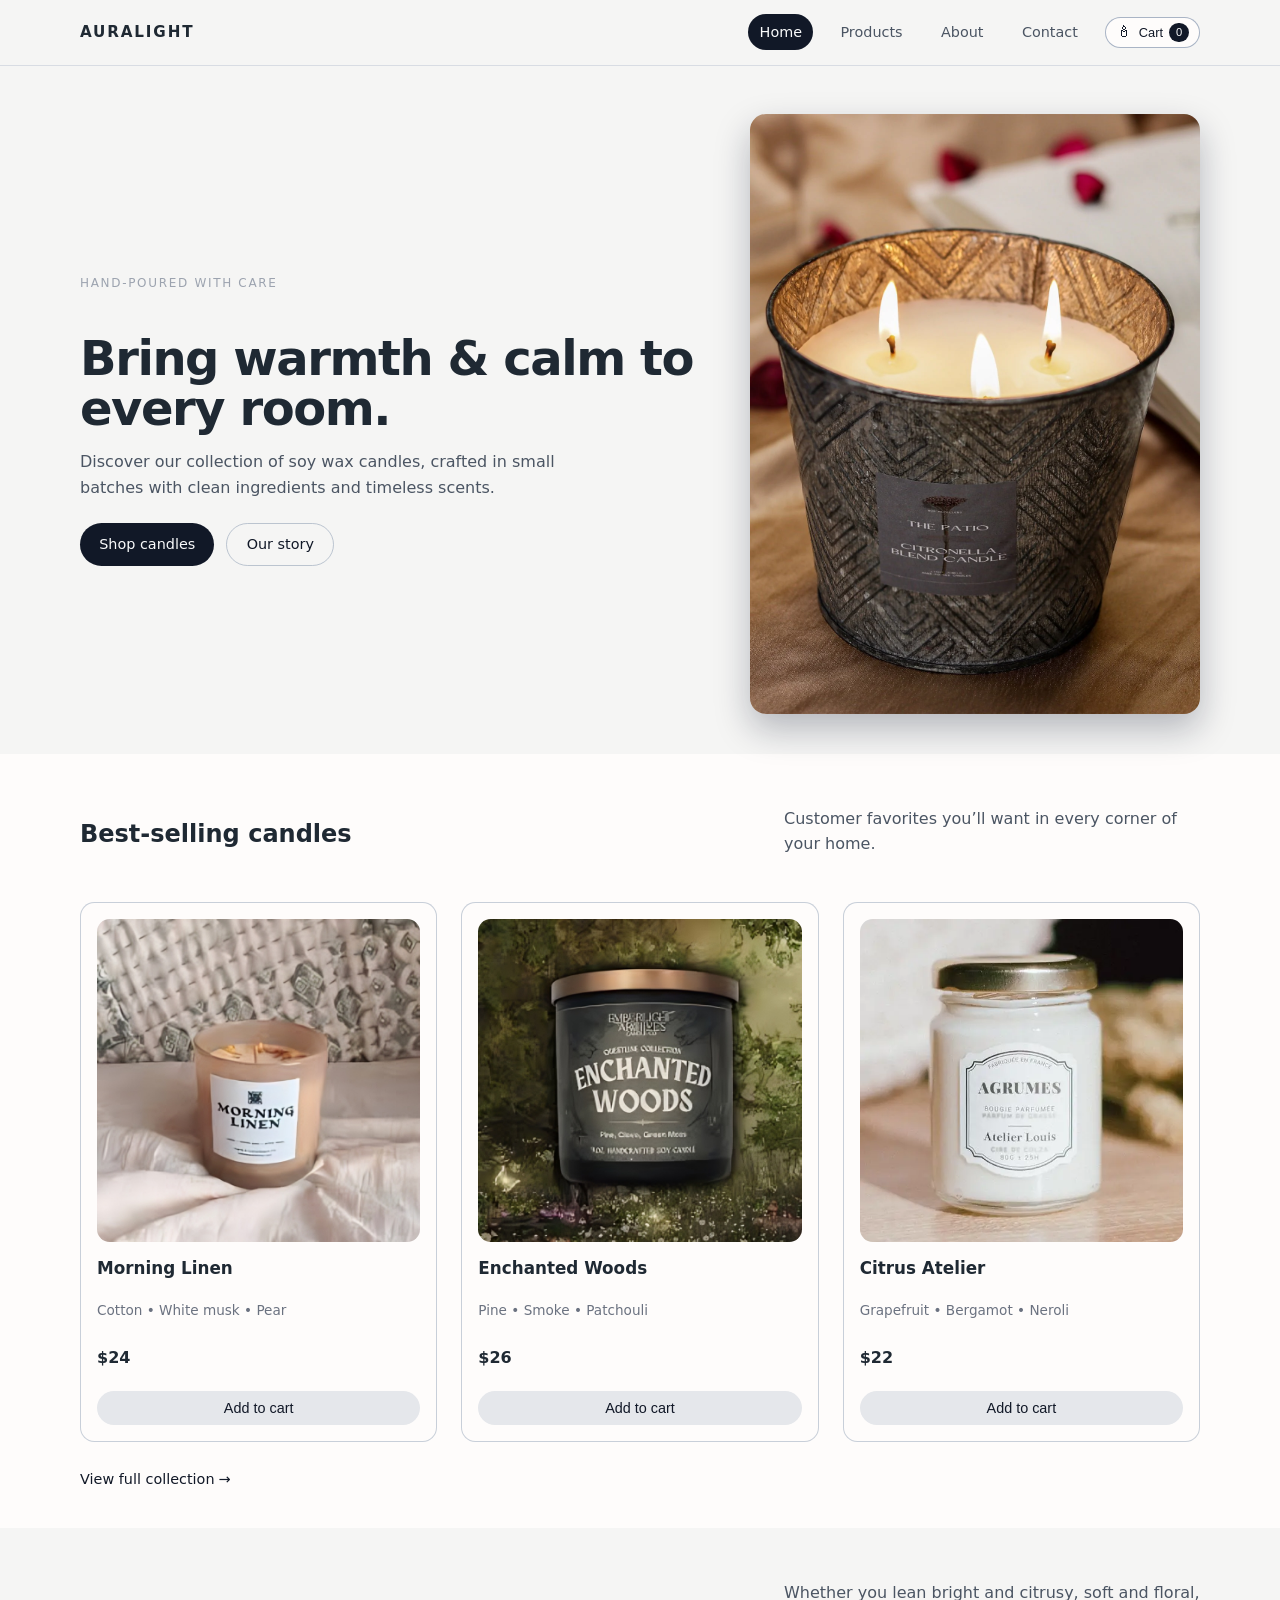
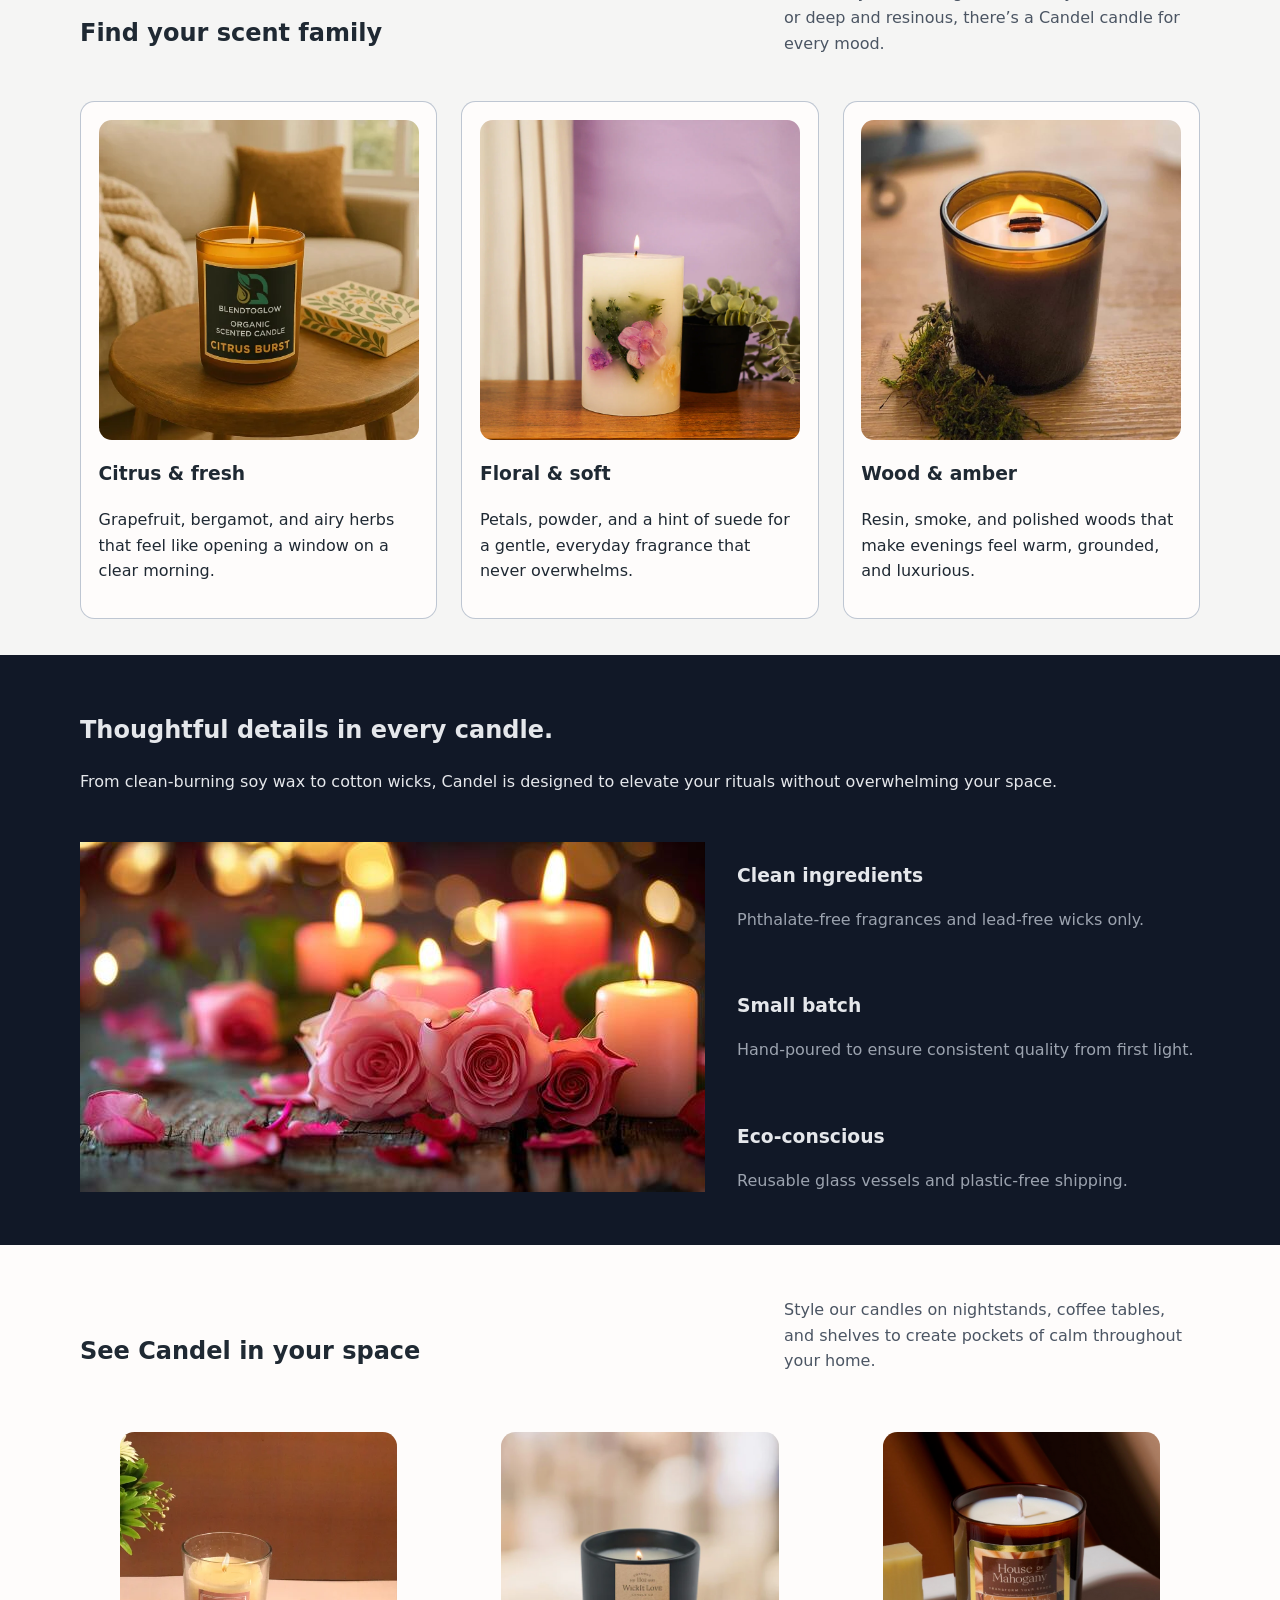
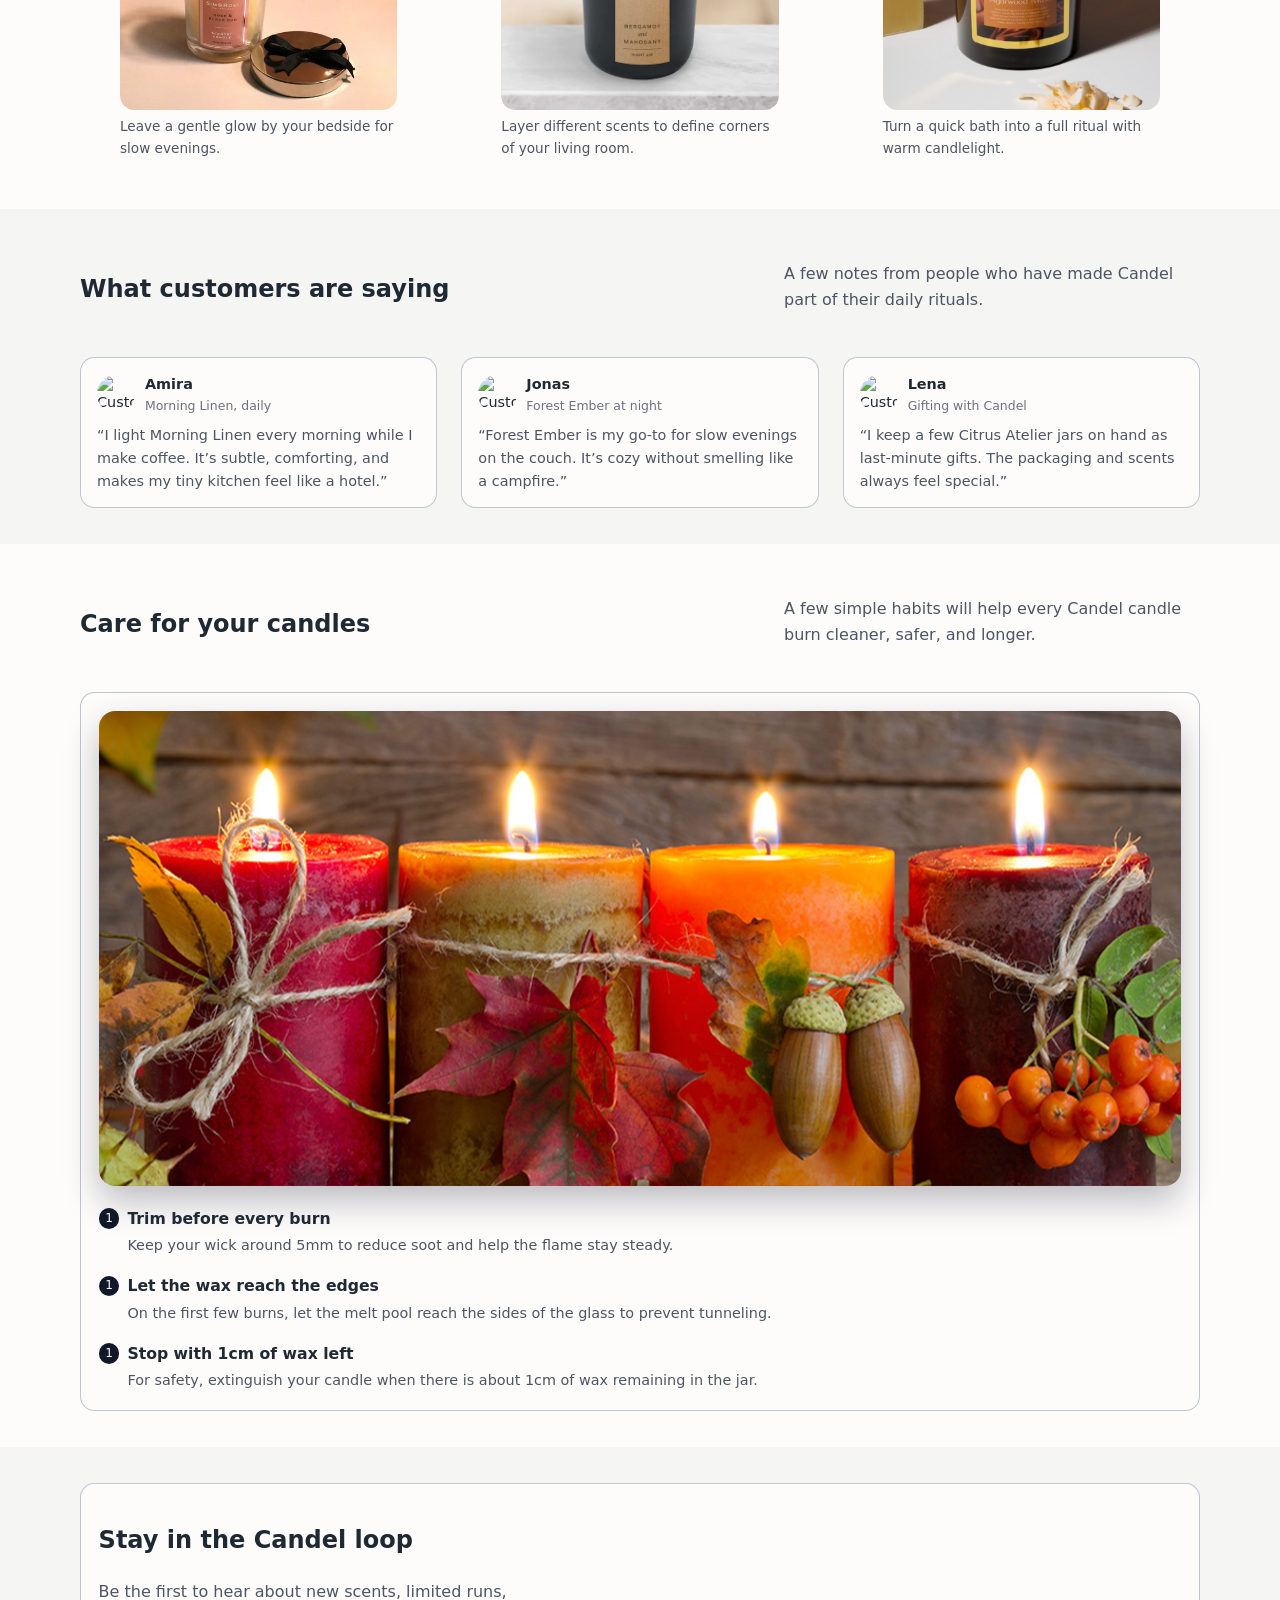
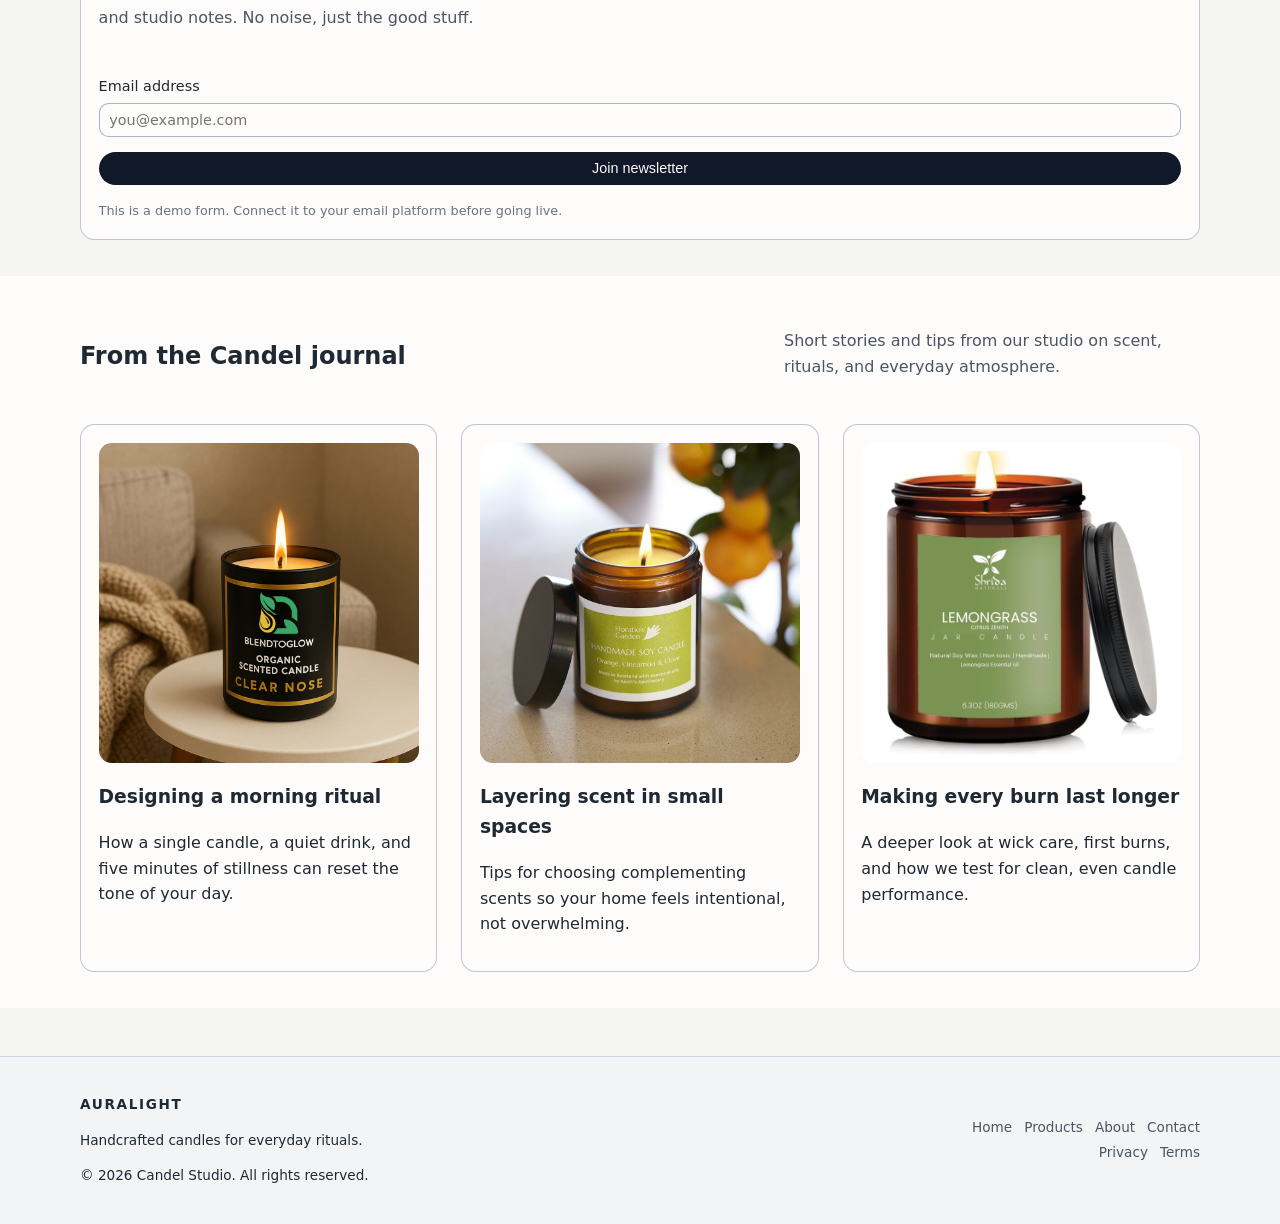
==== index.html @ 74d07611 "Add files via upload" ====
<!doctype html>
<html lang="en">
  <head>
    <meta charset="utf-8" />
    <title>Candel – Handcrafted Scented Candles</title>
    <link rel="icon" type="image/png" href="assets/img/nav.png">
    <meta name="viewport" content="width=device-width, initial-scale=1" />
    <meta
      name="description"
      content="Candel – handcrafted scented candles for a cozy, elegant home."
    />
    <link rel="stylesheet" href="assets/css/style.css" />
  </head>
  <body>
    <header class="site-header">
      <div class="container header-inner">
        <a href="index.html" class="logo">Auralight </a>
        <nav class="main-nav" aria-label="Primary navigation">
          <a href="index.html" class="nav-link nav-link-active">Home</a>
          <a href="products.html" class="nav-link">Products</a>
          <a href="about.html" class="nav-link">About</a>
          <a href="contact.html" class="nav-link">Contact</a>
          <button class="cart-button" type="button" data-cart-toggle>
            <span class="cart-icon">🕯</span>
            <span class="cart-label">Cart</span>
            <span class="cart-count" data-cart-count>0</span>
          </button>
        </nav>
      </div>
    </header>

    <main>
      <section class="hero">
        <div class="container hero-inner">
          <div class="hero-text">
            <p class="eyebrow">Hand‑poured with care</p>
            <h1>Bring warmth & calm to every room.</h1>
            <p class="hero-subtitle">
              Discover our collection of soy wax candles, crafted in small
              batches with clean ingredients and timeless scents.
            </p>
            <div class="hero-actions">
              <a href="products.html" class="btn btn-primary">Shop candles</a>
              <a href="about.html" class="btn btn-ghost">Our story</a>
            </div>
          </div>
          <div class="hero-visual">
            <div class="hero-visual-stack">
              <img
                src="assets/img/hero.png"
                alt="Assorted Candel glass jars styled on a wooden table"
                class="hero-photo"
                loading="lazy"
              />
            </div>
          </div>
        </div>
      </section>

      <section class="section section-light">
        <div class="container">
          <header class="section-header">
            <h2>Best‑selling candles</h2>
            <p>Customer favorites you’ll want in every corner of your home.</p>
          </header>
          <div class="grid grid-3" data-product-grid>
            <article class="product-card" data-product-id="1">
              <img
                src="assets/img/Morning-Linen.png"
                alt="A soft white candle labeled Morning Linen next to folded linen"
                class="product-image"
                loading="lazy"
              />
              <h3>Morning Linen</h3>
              <p class="product-note">Cotton • White musk • Pear</p>
              <p class="product-price">$24</p>
              <button class="btn btn-secondary" type="button" data-add-to-cart>
                Add to cart
              </button>
            </article>
            <article class="product-card" data-product-id="2">
              <img
                src="assets/img/Forest_Ember.png"
                alt="A candle surrounded by pine branches and glowing embers"
                class="product-image"
                loading="lazy"
              />
              <h3>Enchanted Woods</h3>
              <p class="product-note">Pine • Smoke • Patchouli</p>
              <p class="product-price">$26</p>
              <button class="btn btn-secondary" type="button" data-add-to-cart>
                Add to cart
              </button>
            </article>
            <article class="product-card" data-product-id="3">
              <img
                src="assets/img/Citrus Atelier.png"
                alt="A bright citrus candle with sliced grapefruit and bergamot"
                class="product-image"
                loading="lazy"
              />
              <h3>Citrus Atelier</h3>
              <p class="product-note">Grapefruit • Bergamot • Neroli</p>
              <p class="product-price">$22</p>
              <button class="btn btn-secondary" type="button" data-add-to-cart>
                Add to cart
              </button>
            </article>
          </div>
          <div class="section-cta">
            <a href="products.html" class="link-arrow">View full collection</a>
          </div>
        </div>
      </section>

      <section class="section">
        <div class="container">
          <header class="section-header">
            <h2>Find your scent family</h2>
            <p>
              Whether you lean bright and citrusy, soft and floral, or deep and
              resinous, there’s a Candel candle for every mood.
            </p>
          </header>
          <div class="grid grid-3">
            <article class="card">
              <img
                src="assets/img/Citrus_fresh.png"
                alt="Citrus fruits with a candle in the center"
                class="product-image"
                loading="lazy"
              />
              <h3>Citrus & fresh</h3>
              <p>
                Grapefruit, bergamot, and airy herbs that feel like opening a
                window on a clear morning.
              </p>
            </article>
            <article class="card">
              <img
                src="assets/img/Floral_soft.png"
                alt="Soft florals arranged around a candle"
                class="product-image"
                loading="lazy"
              />
              <h3>Floral & soft</h3>
              <p>
                Petals, powder, and a hint of suede for a gentle, everyday
                fragrance that never overwhelms.
              </p>
            </article>
            <article class="card">
              <img
                src="assets/img/Wood_amber.png"
                alt="Amber glass and wood blocks styled with a candle"
                class="product-image"
                loading="lazy"
              />
              <h3>Wood & amber</h3>
              <p>
                Resin, smoke, and polished woods that make evenings feel warm,
                grounded, and luxurious.
              </p>
            </article>
          </div>
        </div>
      </section>

      <section class="section section-dark">
        <div class="container benefits">
          <div>
            <h2>Thoughtful details in every candle.</h2>
            <p>
              From clean‑burning soy wax to cotton wicks, Candel is designed to
              elevate your rituals without overwhelming your space.
            </p>
          </div>
          <div class="">
            <img src="assets/img/Thoughtful.png">
          </div>
          <div class="grid grid-3 benefits-grid">
            <div class="benefit">
              <h3>Clean ingredients</h3>
              <p>Phthalate‑free fragrances and lead‑free wicks only.</p>
            </div>
            <div class="benefit">
              <h3>Small batch</h3>
              <p>Hand‑poured to ensure consistent quality from first light.</p>
            </div>
            <div class="benefit">
              <h3>Eco‑conscious</h3>
              <p>Reusable glass vessels and plastic‑free shipping.</p>
            </div>
          </div>
        </div>
      </section>

      <section class="section section-light">
        <div class="container">
          <header class="section-header">
            <h2>See Candel in your space</h2>
            <p>
              Style our candles on nightstands, coffee tables, and shelves to
              create pockets of calm throughout your home.
            </p>
          </header>
          <div class="grid grid-3 gallery-grid">
            <figure class="gallery-card">
              <img
                src="assets/img/spae1.png"
                alt="Candle glowing softly on a bedside table next to a book"
                loading="lazy"
              />
              <figcaption>Leave a gentle glow by your bedside for slow evenings.</figcaption>
            </figure>
            <figure class="gallery-card">
              <img
                src="assets/img/spae2.png"
                alt="Trio of candles styled on a living room coffee table"
                loading="lazy"
              />
              <figcaption>Layer different scents to define corners of your living room.</figcaption>
            </figure>
            <figure class="gallery-card">
              <img
                src="assets/img/spae3.png"
                alt="Candle near a bathtub with bubbles and eucalyptus"
                loading="lazy"
              />
              <figcaption>Turn a quick bath into a full ritual with warm candlelight.</figcaption>
            </figure>
          </div>
        </div>
      </section>

      <section class="section">
        <div class="container">
          <header class="section-header">
            <h2>What customers are saying</h2>
            <p>
              A few notes from people who have made Candel part of their daily
              rituals.
            </p>
          </header>
          <div class="grid grid-3">
            <article class="testimonial-card">
              <div class="testimonial-header">
                <img
                  src="https://picsum.photos/seed/candel-avatar-a/128/128"
                  alt="Customer avatar"
                  class="testimonial-avatar"
                  loading="lazy"
                />
                <div>
                  <p class="testimonial-name">Amira</p>
                  <p class="testimonial-tagline">Morning Linen, daily</p>
                </div>
              </div>
              <p class="testimonial-quote">
                “I light Morning Linen every morning while I make coffee. It’s
                subtle, comforting, and makes my tiny kitchen feel like a hotel.”
              </p>
            </article>
            <article class="testimonial-card">
              <div class="testimonial-header">
                <img
                  src="https://picsum.photos/seed/candel-avatar-j/128/128"
                  alt="Customer avatar"
                  class="testimonial-avatar"
                  loading="lazy"
                />
                <div>
                  <p class="testimonial-name">Jonas</p>
                  <p class="testimonial-tagline">Forest Ember at night</p>
                </div>
              </div>
              <p class="testimonial-quote">
                “Forest Ember is my go‑to for slow evenings on the couch. It’s
                cozy without smelling like a campfire.”
              </p>
            </article>
            <article class="testimonial-card">
              <div class="testimonial-header">
                <img
                  src="https://picsum.photos/seed/candel-avatar-l/128/128"
                  alt="Customer avatar"
                  class="testimonial-avatar"
                  loading="lazy"
                />
                <div>
                  <p class="testimonial-name">Lena</p>
                  <p class="testimonial-tagline">Gifting with Candel</p>
                </div>
              </div>
              <p class="testimonial-quote">
                “I keep a few Citrus Atelier jars on hand as last‑minute gifts.
                The packaging and scents always feel special.”
              </p>
            </article>
          </div>
        </div>
      </section>

      <section class="section section-light">
        <div class="container">
          <header class="section-header">
            <h2>Care for your candles</h2>
            <p>
              A few simple habits will help every Candel candle burn cleaner,
              safer, and longer.
            </p>
          </header>
          <div class="card">
            <img
              src="assets/img/candle-care_new.jpg"
              alt="Close‑up of a candle wick being trimmed before lighting"
              class="hero-photo"
              loading="lazy"
            />
            <ol class="steps">
              <li>
                <h3>Trim before every burn</h3>
                <p>
                  Keep your wick around 5mm to reduce soot and help the flame
                  stay steady.
                </p>
              </li>
              <li>
                <h3>Let the wax reach the edges</h3>
                <p>
                  On the first few burns, let the melt pool reach the sides of
                  the glass to prevent tunneling.
                </p>
              </li>
              <li>
                <h3>Stop with 1cm of wax left</h3>
                <p>
                  For safety, extinguish your candle when there is about 1cm of
                  wax remaining in the jar.
                </p>
              </li>
            </ol>
          </div>
        </div>
      </section>

      <section class="section">
        <div class="container">
          <div class="card">
            <div class="section-header">
              <div>
                <h2>Stay in the Candel loop</h2>
                <p>
                  Be the first to hear about new scents, limited runs, and
                  studio notes. No noise, just the good stuff.
                </p>
              </div>
            </div>
            <form class="contact-form" data-newsletter-form>
              <div class="field">
                <label for="newsletter-email">Email address</label>
                <input
                  id="newsletter-email"
                  name="email"
                  type="email"
                  placeholder="you@example.com"
                  required
                />
              </div>
              <button class="btn btn-primary" type="submit">Join newsletter</button>
              <p class="form-note">
                This is a demo form. Connect it to your email platform before
                going live.
              </p>
            </form>
          </div>
        </div>
      </section>

      <section class="section section-light">
        <div class="container">
          <header class="section-header">
            <h2>From the Candel journal</h2>
            <p>
              Short stories and tips from our studio on scent, rituals, and
              everyday atmosphere.
            </p>
          </header>
          <div class="grid grid-3">
            <article class="card">
              <img
                src="assets/img/Designing.png"
                alt="Sunlight pouring through a window onto a candle and notebook"
                class="product-image"
                loading="lazy"
              />
              <h3>Designing a morning ritual</h3>
              <p>
                How a single candle, a quiet drink, and five minutes of stillness
                can reset the tone of your day.
              </p>
            </article>
            <article class="card">
              <img
                src="assets/img/Designing1.png"
                alt="Multiple candles styled on shelves with books and ceramics"
                class="product-image"
                loading="lazy"
              />
              <h3>Layering scent in small spaces</h3>
              <p>
                Tips for choosing complementing scents so your home feels
                intentional, not overwhelming.
              </p>
            </article>
            <article class="card">
              <img
                src="assets/img/Designing2.png"
                alt="Close up of someone trimming a candle wick"
                class="product-image"
                loading="lazy"
              />
              <h3>Making every burn last longer</h3>
              <p>
                A deeper look at wick care, first burns, and how we test for
                clean, even candle performance.
              </p>
            </article>
          </div>
        </div>
      </section>
    </main>

    <aside class="cart-drawer" aria-label="Shopping cart" data-cart-drawer>
      <div class="cart-inner">
        <header class="cart-header">
          <h2>Your cart</h2>
          <button class="icon-button" type="button" data-cart-toggle>&times;</button>
        </header>
        <div class="cart-body" data-cart-body>
          <p class="cart-empty">Your cart is empty. Add a candle to begin.</p>
        </div>
        <footer class="cart-footer">
          <div class="cart-summary">
            <span>Total</span>
            <span class="cart-total" data-cart-total>$0</span>
          </div>
          <a href="cart.html" class="btn btn-primary btn-full">Review cart</a>
        </footer>
      </div>
    </aside>

    <footer class="site-footer">
      <div class="container footer-inner">
        <div>
          <p class="footer-logo">Auralight</p>
          <p class="footer-copy">Handcrafted candles for everyday rituals.</p>
          <p class="footer-copy">© 2026 Candel Studio. All rights reserved.</p>
        </div>
        <div class="footer-right">
          <div class="footer-links">
            <a href="index.html" class="footer-link">Home</a>
            <a href="products.html" class="footer-link">Products</a>
            <a href="about.html" class="footer-link">About</a>
            <a href="contact.html" class="footer-link">Contact</a>
          </div>
          <div class="footer-links">
            <a href="privacy.html" class="footer-link">Privacy</a>
            <a href="terms.html" class="footer-link">Terms</a>
          </div>
        </div>
      </div>
    </footer>

    <script src="assets/js/main.js"></script>
  </body>
</html>
---- assets/css/style.css ----
/* ======
   Base
   ====== */
*,
*::before,
*::after {
  box-sizing: border-box;
}

html,
body {
  margin: 0;
  padding: 0;
}

body {
  font-family: system-ui, -apple-system, BlinkMacSystemFont, "Segoe UI",
    sans-serif;
  color: #1f2933;
  background: #f5f5f4;
  line-height: 1.6;
}

a {
  color: inherit;
  text-decoration: none;
}

img {
  max-width: 100%;
  display: block;
}

/* ======
   Layout
   ====== */
.container {
  width: min(1120px, 100% - 3rem);
  margin-inline: auto;
}

.site-header {
  position: sticky;
  top: 0;
  z-index: 20;
  background: rgba(245, 245, 244, 0.96);
  backdrop-filter: blur(10px);
  border-bottom: 1px solid rgba(148, 163, 184, 0.3);
}

.header-inner {
  display: flex;
  align-items: center;
  justify-content: space-between;
  padding-block: 0.9rem;
  gap: 1.5rem;
}

.logo {
  font-weight: 600;
  letter-spacing: 0.12em;
  text-transform: uppercase;
  font-size: 0.95rem;
}

.main-nav {
  display: flex;
  align-items: center;
  gap: 1rem;
  font-size: 0.9rem;
}

.nav-link {
  padding: 0.4rem 0.7rem;
  border-radius: 999px;
  color: #4b5563;
}

.nav-link:hover {
  background: rgba(148, 163, 184, 0.2);
}

.nav-link-active {
  background: #111827;
  color: #f9fafb;
}

.site-footer {
  border-top: 1px solid rgba(148, 163, 184, 0.4);
  padding-block: 1.5rem;
  background: #f3f4f6;
  margin-top: 3rem;
  font-size: 0.85rem;
}

.footer-inner {
  display: flex;
  align-items: center;
  justify-content: space-between;
  gap: 1.5rem;
}

.footer-logo {
  font-weight: 600;
  letter-spacing: 0.12em;
  text-transform: uppercase;
  margin-bottom: 0.25rem;
}

.footer-links {
  display: flex;
  gap: 0.75rem;
}

.footer-right {
  display: flex;
  flex-direction: column;
  align-items: flex-end;
  gap: 0.25rem;
}

.footer-link {
  color: #4b5563;
}

.footer-link:hover {
  text-decoration: underline;
}

.hero {
  padding-block: 3rem 2.5rem;
}

.hero-inner {
  display: grid;
  grid-template-columns: minmax(0, 1.4fr) minmax(0, 1fr);
  gap: 2.5rem;
  align-items: center;
}

.hero-text h1 {
  font-size: clamp(2.1rem, 3vw + 1.4rem, 3rem);
  line-height: 1.05;
  letter-spacing: -0.03em;
  margin-bottom: 0.75rem;
}

.hero-subtitle {
  max-width: 32rem;
  color: #4b5563;
  margin-bottom: 1.4rem;
}

.hero-actions {
  display: flex;
  flex-wrap: wrap;
  gap: 0.75rem;
}

.hero-visual {
  display: flex;
  justify-content: flex-end;
}

.hero-visual-stack {
  display: grid;
  gap: 0.8rem;
}

.hero-photo {
  border-radius: 1rem;
  width: 100%;
  height: auto;
  object-fit: cover;
  box-shadow: 0 15px 35px rgba(15, 23, 42, 0.28);
}

.hero-card {
  background: radial-gradient(circle at top left, #fed7aa, #111827);
  color: #f9fafb;
  border-radius: 1.25rem;
  padding: 1.6rem 1.5rem 1.5rem;
  width: min(100%, 320px);
  box-shadow: 0 18px 45px rgba(15, 23, 42, 0.45);
}

.hero-card-label {
  text-transform: uppercase;
  font-size: 0.75rem;
  letter-spacing: 0.12em;
  opacity: 0.8;
}

.hero-card h2 {
  margin: 0.7rem 0 0.25rem;
  font-size: 1.25rem;
}

.hero-card-note {
  font-size: 0.9rem;
  opacity: 0.9;
}

.hero-card-meta {
  margin-top: 0.9rem;
  font-size: 0.8rem;
  opacity: 0.7;
}

.page-header {
  padding-block: 2.5rem 1.5rem;
}

.page-header h1 {
  font-size: 1.8rem;
  letter-spacing: -0.03em;
}

.page-subtitle {
  color: #4b5563;
  max-width: 32rem;
}

.section {
  padding-block: 2.25rem;
}

.section-light {
  background: #fefcfb;
}

.section-dark {
  background: #111827;
  color: #e5e7eb;
}

.section-header {
  display: flex;
  align-items: flex-end;
  justify-content: space-between;
  gap: 1.5rem;
  margin-bottom: 1.8rem;
}

.section-header p {
  color: #4b5563;
  max-width: 26rem;
}

.section-dark .section-header p {
  color: #9ca3af;
}

.section-cta {
  margin-top: 1.5rem;
}

.grid {
  display: grid;
  gap: 1.5rem;
}

.grid-3 {
  grid-template-columns: repeat(auto-fit, minmax(300px, 1fr));
}

.benefits {
  display: flex;
  flex-wrap: wrap;
  gap: 2rem;
  align-items: flex-start;
}

.benefits-grid {
  flex: 1;
}

.benefit h3 {
  margin-bottom: 0.25rem;
}

.benefit p {
  color: #9ca3af;
}

.about-layout {
  display: grid;
  grid-template-columns: minmax(0, 1.6fr) minmax(0, 1fr);
  gap: 2rem;
}

.about-text p {
  color: #4b5563;
}

.about-aside {
  display: grid;
  gap: 1rem;
}

.stat {
  padding: 0.9rem 1rem;
  border-radius: 0.9rem;
  background: #fefcfb;
  border: 1px solid rgba(148, 163, 184, 0.45);
}

.stat-number {
  font-weight: 600;
  font-size: 1.2rem;
}

.stat-label {
  font-size: 0.85rem;
  color: #6b7280;
}

.contact-layout {
  display: grid;
  grid-template-columns: minmax(0, 1.6fr) minmax(0, 1fr);
  gap: 2rem;
  align-items: flex-start;
}

.contact-aside {
  font-size: 0.95rem;
  color: #4b5563;
}

.cart-page-layout {
  display: grid;
  grid-template-columns: minmax(0, 1.7fr) minmax(0, 1.1fr);
  gap: 1.75rem;
  align-items: flex-start;
}

.cart-page-items {
  min-height: 140px;
}

.cart-page-summary h2 {
  margin-top: 0;
}

.summary-row {
  display: flex;
  justify-content: space-between;
  margin-block: 0.5rem 0.3rem;
}

.summary-note {
  font-size: 0.85rem;
  color: #6b7280;
}

/* ======
   Components
   ====== */
.eyebrow {
  text-transform: uppercase;
  letter-spacing: 0.14em;
  font-size: 0.75rem;
  color: #9ca3af;
  margin-bottom: 0.3rem;
}

.btn {
  border: none;
  border-radius: 999px;
  padding: 0.55rem 1.2rem;
  font-size: 0.9rem;
  cursor: pointer;
  display: inline-flex;
  align-items: center;
  justify-content: center;
  gap: 0.35rem;
  white-space: nowrap;
}

.btn-primary {
  background: #111827;
  color: #f9fafb;
}

.btn-primary:hover {
  background: #020617;
}

.btn-secondary {
  background: #e5e7eb;
  color: #111827;
}

.btn-secondary:hover {
  background: #d1d5db;
}

.btn-ghost {
  background: transparent;
  border: 1px solid rgba(148, 163, 184, 0.6);
  color: #111827;
}

.btn-ghost:hover {
  background: rgba(148, 163, 184, 0.12);
}

.btn-full {
  width: 100%;
}

.cart-button {
  border-radius: 999px;
  border: 1px solid rgba(148, 163, 184, 0.8);
  padding: 0.3rem 0.65rem;
  display: inline-flex;
  align-items: center;
  gap: 0.4rem;
  background: #fefcfb;
  color: #111827;
  cursor: pointer;
  font-size: 0.8rem;
}

.cart-button:hover {
  background: #e5e7eb;
}

.cart-icon {
  font-size: 1rem;
}

.cart-count {
  min-width: 1.2rem;
  height: 1.2rem;
  border-radius: 999px;
  background: #111827;
  color: #f9fafb;
  display: inline-flex;
  align-items: center;
  justify-content: center;
  font-size: 0.7rem;
}

.product-card {
  padding: 1rem 1rem 1rem;
  border-radius: 0.9rem;
  background: #fefcfb;
  border: 1px solid rgba(148, 163, 184, 0.5);
  display: flex;
  flex-direction: column;
  gap: 0.3rem;
}

.product-image {
  width: 100%;
  height: auto;
  border-radius: 0.8rem;
  object-fit: cover;
  margin-bottom: 0.5rem;
}

.product-card h2,
.product-card h3 {
  margin: 0;
  font-size: 1.05rem;
}

.product-note {
  font-size: 0.85rem;
  color: #6b7280;
}

.product-meta {
  font-size: 0.8rem;
  color: #9ca3af;
}

.product-description {
  font-size: 0.85rem;
  color: #4b5563;
}

.product-price {
  font-weight: 600;
  margin-top: 0.3rem;
}

.product-actions {
  margin-top: 0.5rem;
}

.link-arrow {
  font-size: 0.9rem;
  color: #111827;
  display: inline-flex;
  align-items: center;
  gap: 0.25rem;
}

.link-arrow::after {
  content: "→";
  font-size: 0.9rem;
}

.card {
  background: #fefcfb;
  border-radius: 0.9rem;
  padding: 1.1rem 1.1rem;
  border: 1px solid rgba(148, 163, 184, 0.6);
}

.contact-form {
  display: grid;
  gap: 0.9rem;
}

.field {
  display: grid;
  gap: 0.3rem;
  font-size: 0.9rem;
}

.field label {
  font-weight: 500;
}

input,
select,
textarea {
  border-radius: 0.6rem;
  border: 1px solid rgba(148, 163, 184, 0.8);
  padding: 0.5rem 0.6rem;
  font-family: inherit;
  font-size: 0.9rem;
  background: #fefcfb;
}

input:focus,
select:focus,
textarea:focus {
  outline: 2px solid #111827;
  outline-offset: 1px;
}

.form-note {
  font-size: 0.8rem;
  color: #6b7280;
  margin: 0.1rem 0 0;
}

.icon-button {
  border: none;
  background: transparent;
  color: inherit;
  cursor: pointer;
  font-size: 1.3rem;
  line-height: 1;
}

.icon-button:hover {
  opacity: 0.8;
}

.steps {
  list-style: none;
  padding: 0;
  margin: 0;
  display: grid;
  gap: 1rem;
  margin-top: 20px;
}

.steps li {
  padding-left: 1.8rem;
  position: relative;
}

.steps li::before {
  content: counter(step);
  counter-increment: step;
  position: absolute;
  left: 0;
  top: 0.15rem;
  width: 1.3rem;
  height: 1.3rem;
  border-radius: 999px;
  background: #111827;
  color: #f9fafb;
  display: inline-flex;
  align-items: center;
  justify-content: center;
  font-size: 0.75rem;
}

.steps h3 {
  margin: 0 0 0.2rem;
  font-size: 0.98rem;
}

.steps p {
  margin: 0;
  color: #4b5563;
  font-size: 0.9rem;
}

/* ======
   Cart drawer
   ====== */
.cart-drawer {
  position: fixed;
  inset: 0;
  background: rgba(15, 23, 42, 0.45);
  display: none;
  justify-content: flex-end;
  z-index: 40;
}

.cart-drawer.is-open {
  display: flex;
}

.cart-inner {
  background: #fefcfb;
  width: min(360px, 100%);
  height: 100%;
  display: flex;
  flex-direction: column;
  box-shadow: -12px 0 30px rgba(15, 23, 42, 0.4);
}

.cart-header {
  padding: 1rem 1rem 0.5rem;
  display: flex;
  align-items: center;
  justify-content: space-between;
  border-bottom: 1px solid rgba(148, 163, 184, 0.6);
}

.cart-body {
  padding: 0.75rem 1rem;
  flex: 1;
  overflow-y: auto;
  font-size: 0.9rem;
}

.cart-footer {
  border-top: 1px solid rgba(148, 163, 184, 0.6);
  padding: 0.8rem 1rem 1rem;
  display: grid;
  gap: 0.65rem;
}

.cart-summary {
  display: flex;
  justify-content: space-between;
  font-weight: 500;
}

.cart-total {
  font-variant-numeric: tabular-nums;
}

.cart-empty {
  color: #6b7280;
  font-size: 0.9rem;
}

.cart-item {
  display: flex;
  align-items: center;
  justify-content: space-between;
  gap: 0.6rem;
  padding-block: 0.45rem;
  border-bottom: 1px solid rgba(148, 163, 184, 0.35);
}

.cart-item:last-child {
  border-bottom: none;
}

.cart-item-info {
  flex: 1;
}

.cart-item-name {
  font-size: 0.9rem;
}

.cart-item-meta {
  font-size: 0.75rem;
  color: #6b7280;
}

.cart-item-qty {
  display: inline-flex;
  align-items: center;
  gap: 0.4rem;
  font-size: 0.8rem;
}

.cart-qty-button {
  border-radius: 999px;
  border: 1px solid rgba(148, 163, 184, 0.8);
  width: 1.25rem;
  height: 1.25rem;
  display: inline-flex;
  align-items: center;
  justify-content: center;
  cursor: pointer;
  background: #fefcfb;
  font-size: 0.8rem;
}

.cart-qty-button:hover {
  background: #e5e7eb;
}

.gallery-grid img {
  border-radius: 0.9rem;
  width: 100%;
  height: auto;
  object-fit: cover;
}

.gallery-card {
  display: grid;
  gap: 0.4rem;
  font-size: 0.85rem;
  color: #4b5563;
}

.about-photo,
.contact-photo,
.legal-photo {
  width: 100%;
  border-radius: 0.9rem;
  margin-bottom: 0.8rem;
  object-fit: cover;
}

.testimonial-card {
  background: #fefcfb;
  border-radius: 0.9rem;
  border: 1px solid rgba(148, 163, 184, 0.6);
  padding: 0.9rem 1rem;
  font-size: 0.9rem;
}

.testimonial-header {
  display: flex;
  align-items: center;
  gap: 0.6rem;
  margin-bottom: 0.5rem;
}

.testimonial-avatar {
  width: 2.4rem;
  height: 2.4rem;
  border-radius: 999px;
  object-fit: cover;
}

.testimonial-name {
  margin: 0;
  font-weight: 600;
  font-size: 0.9rem;
}

.testimonial-tagline {
  margin: 0;
  font-size: 0.78rem;
  color: #6b7280;
}

.testimonial-quote {
  margin: 0;
  color: #4b5563;
  font-size: 0.9rem;
}

/* ======
   Responsive
   ====== */
@media (max-width: 768px) {
  .header-inner {
    padding-block: 0.6rem;
  }

  .main-nav {
    gap: 0.5rem;
  }

  .hero-inner {
    grid-template-columns: minmax(0, 1fr);
  }

  .hero-visual {
    justify-content: flex-start;
  }

  .section-header {
    flex-direction: column;
    align-items: flex-start;
  }

  .about-layout,
  .contact-layout,
  .cart-page-layout {
    grid-template-columns: minmax(0, 1fr);
  }

  .footer-inner {
    flex-direction: column;
    align-items: flex-start;
  }

  .footer-right {
    align-items: flex-start;
  }
}




/* responsive for all the screen   */

/* =========================
   Global Responsive Tweaks
   ========================= */

/* Better spacing on very small devices */
@media (max-width: 480px) {
  .container {
    width: calc(100% - 1.5rem);
  }

  body {
    font-size: 0.9rem;
  }

  .hero-text h1 {
    font-size: 1.8rem;
  }

  .hero-subtitle {
    font-size: 0.9rem;
  }

  .btn {
    padding: 0.5rem 1rem;
    font-size: 0.85rem;
  }
}

/* =========================
   Tablets (768px and below)
   ========================= */

@media (max-width: 768px) {
  .header-inner {
    flex-wrap: wrap;
  }

  .main-nav {
    flex-wrap: wrap;
    justify-content: center;
    width: 100%;
  }

  .hero-inner {
    grid-template-columns: 1fr;
    gap: 1.5rem;
  }

  .hero-visual {
    justify-content: center;
  }

  .hero-card {
    width: 100%;
  }

  .grid-3 {
    grid-template-columns: 1fr;
  }

  .benefits {
    flex-direction: column;
  }

  .section {
    padding-block: 1.5rem;
  }
}

/* =========================
   Small Laptops (1024px)
   ========================= */

@media (max-width: 1024px) {
  .hero-inner {
    grid-template-columns: 1fr 1fr;
  }

  .about-layout,
  .contact-layout,
  .cart-page-layout {
    grid-template-columns: 1fr;
  }

  .footer-inner {
    flex-wrap: wrap;
    gap: 1rem;
  }
}

/* =========================
   Large Screens (1440px+)
   ========================= */

@media (min-width: 1440px) {
  .container {
    max-width: 1280px;
  }

  .hero-text h1 {
    font-size: 3.2rem;
  }

  .section {
    padding-block: 3rem;
  }
}

/* =========================
   Ultra-wide Screens
   ========================= */

@media (min-width: 1800px) {
  .container {
    max-width: 1400px;
  }
}

/* =========================
   Navigation Mobile Fix
   ========================= */

@media (max-width: 600px) {
  .main-nav {
    display: none; /* optional: replace with hamburger */
  }
}

/* =========================
   Images + Cards Scaling
   ========================= */

@media (max-width: 768px) {
  .product-card {
    padding: 0.8rem;
  }

  .hero-photo {
    border-radius: 0.7rem;
  }

  .card {
    padding: 0.9rem;
  }
}
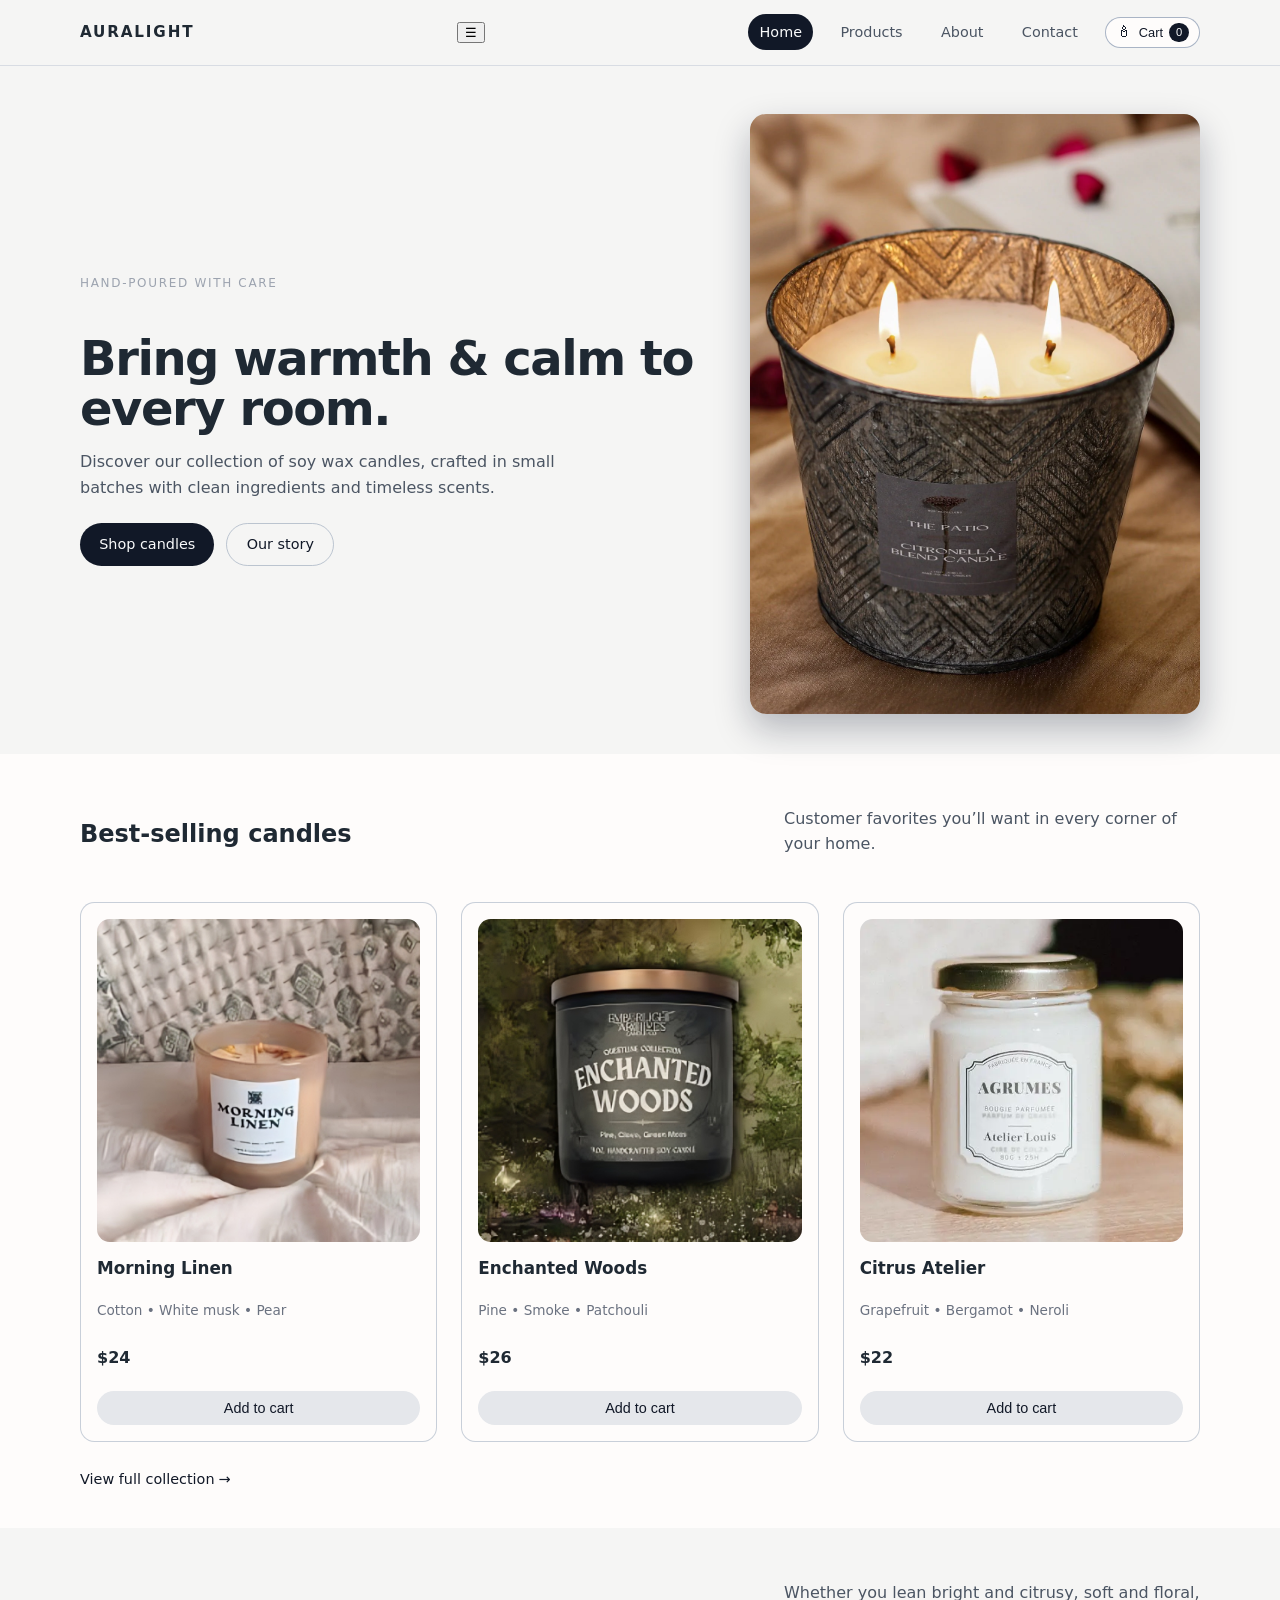
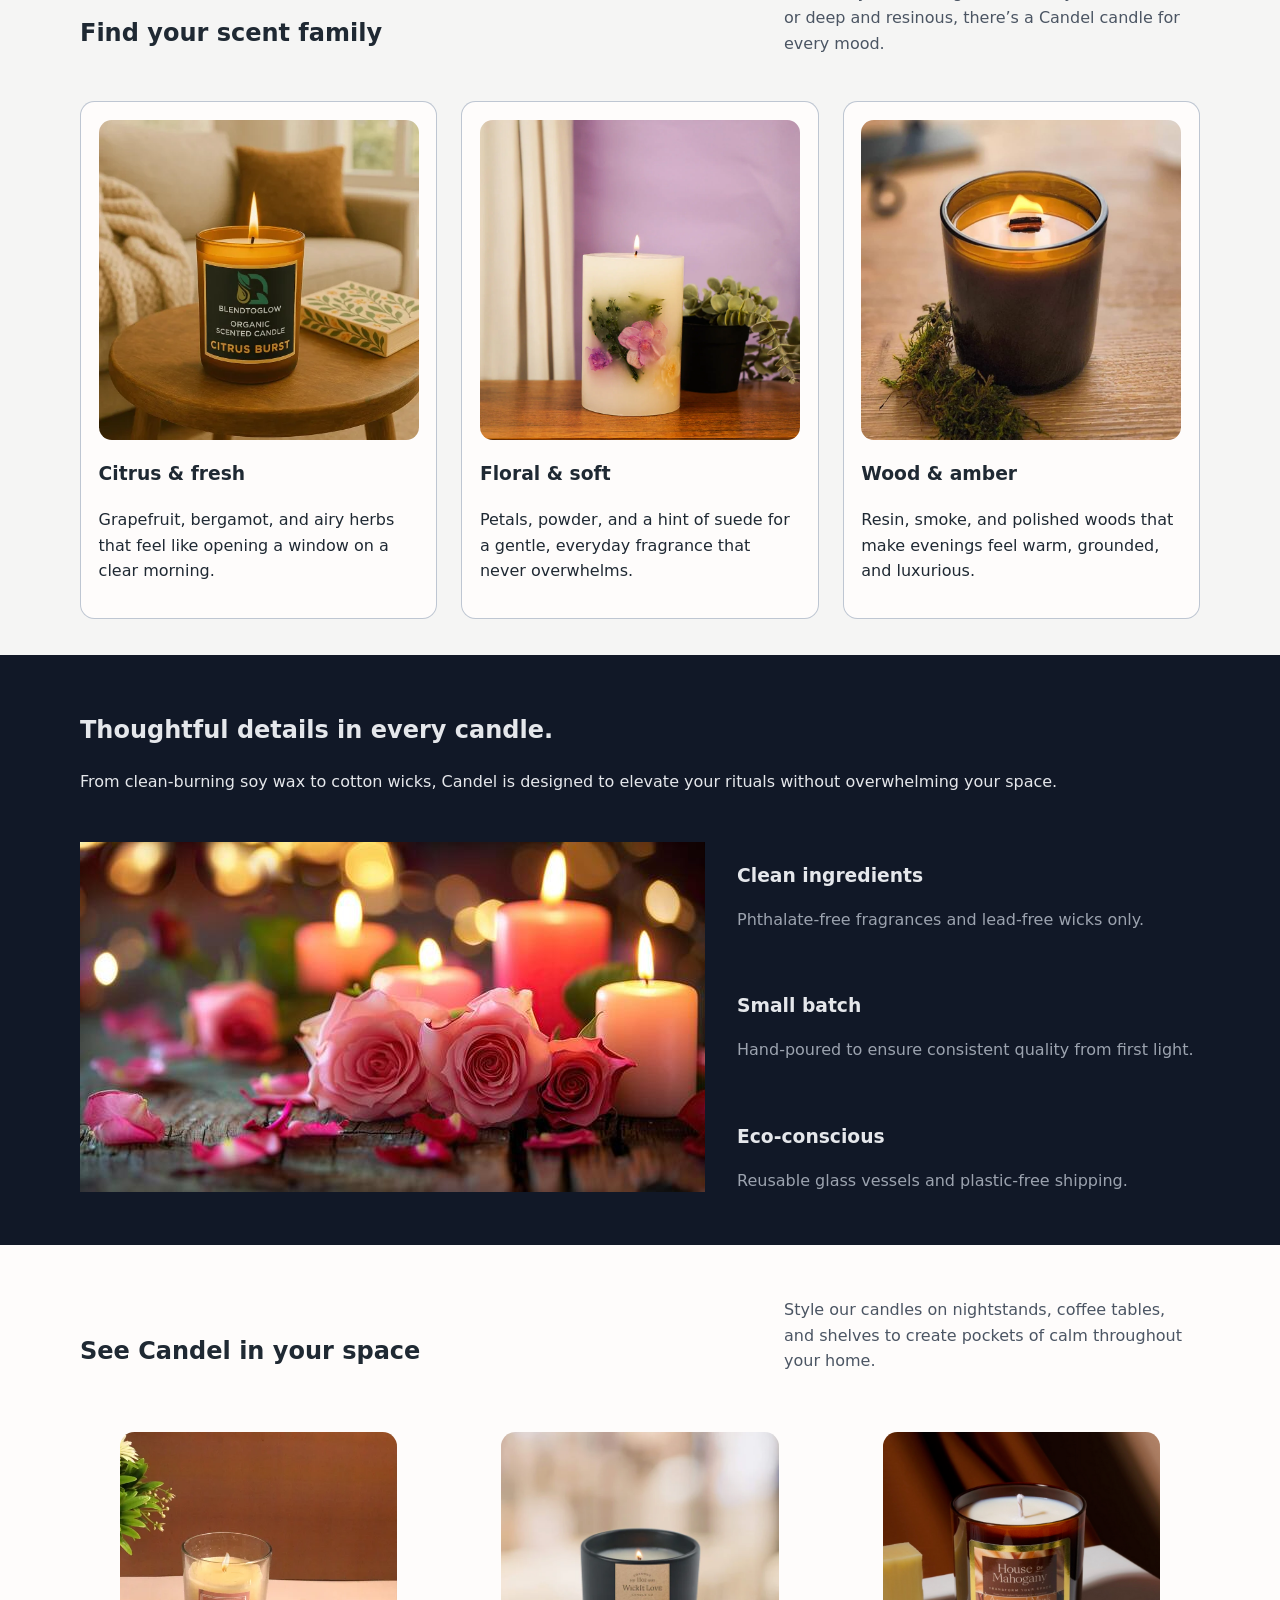
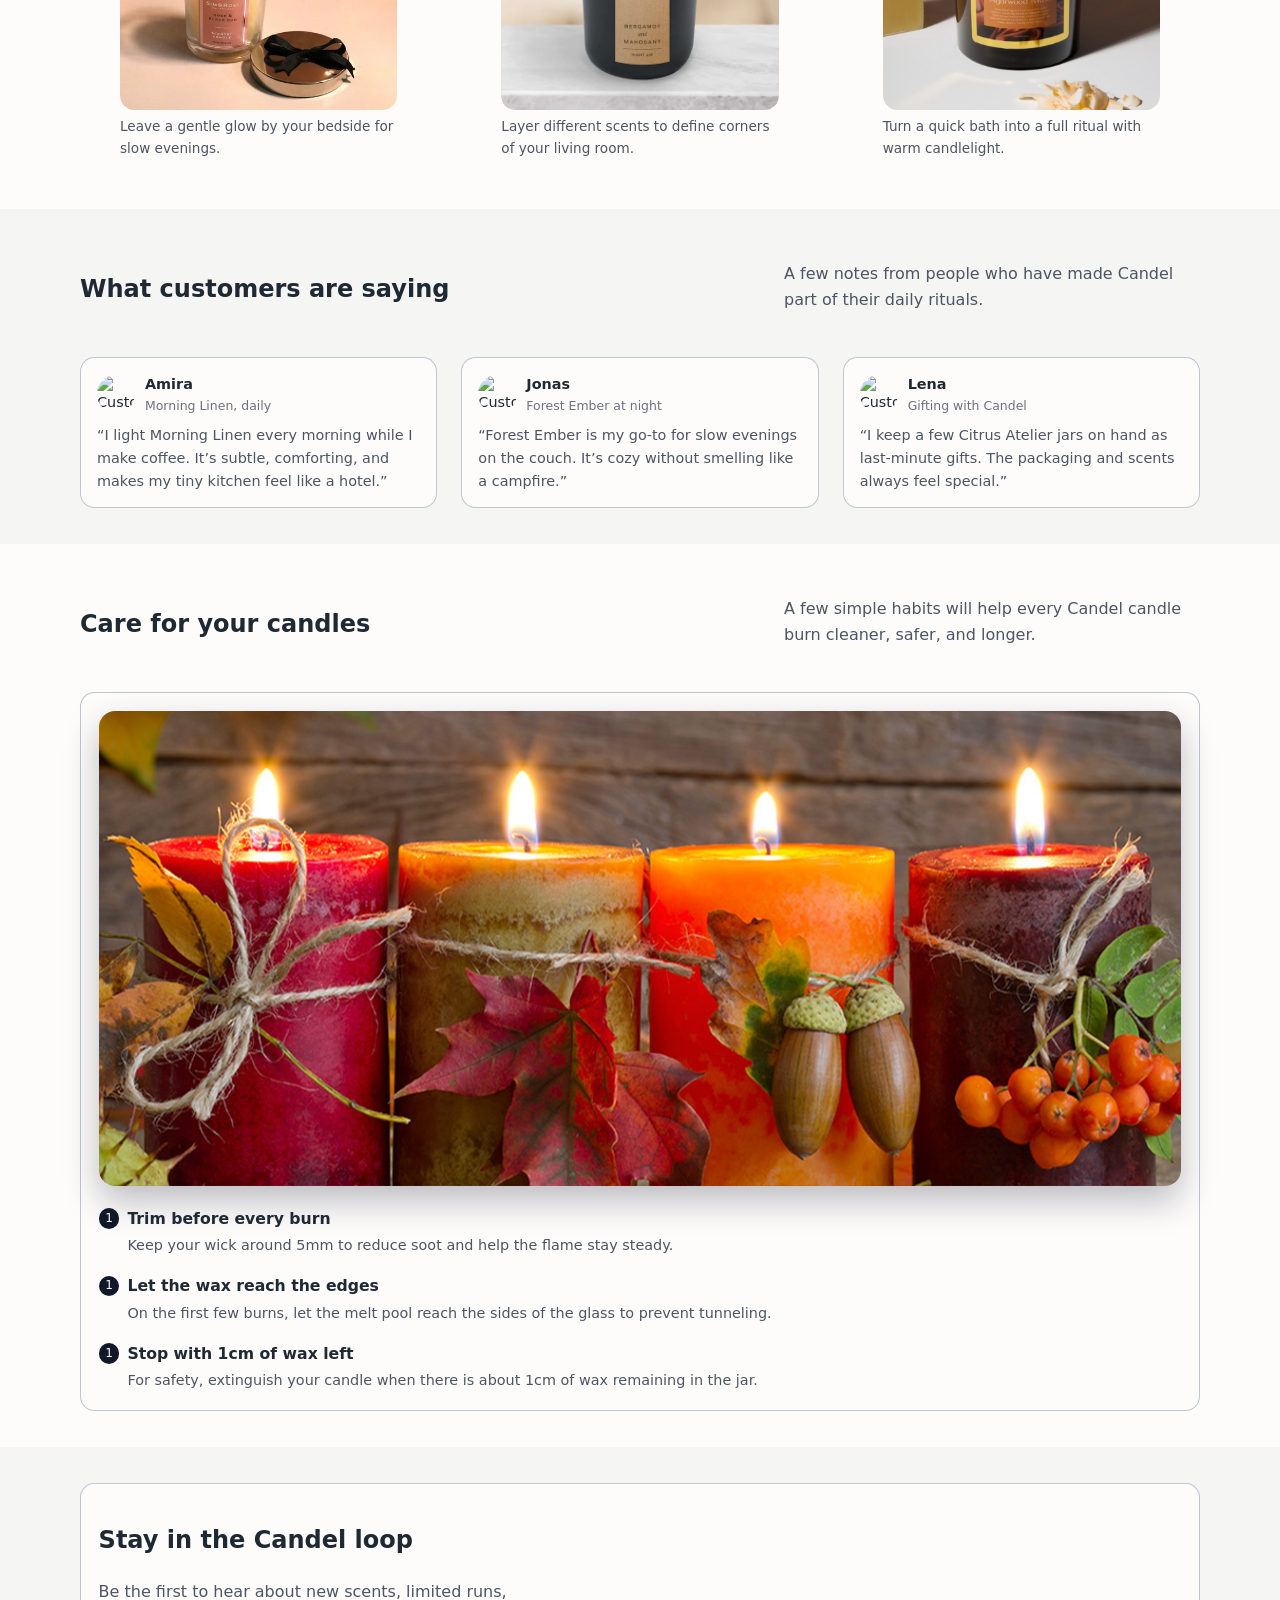
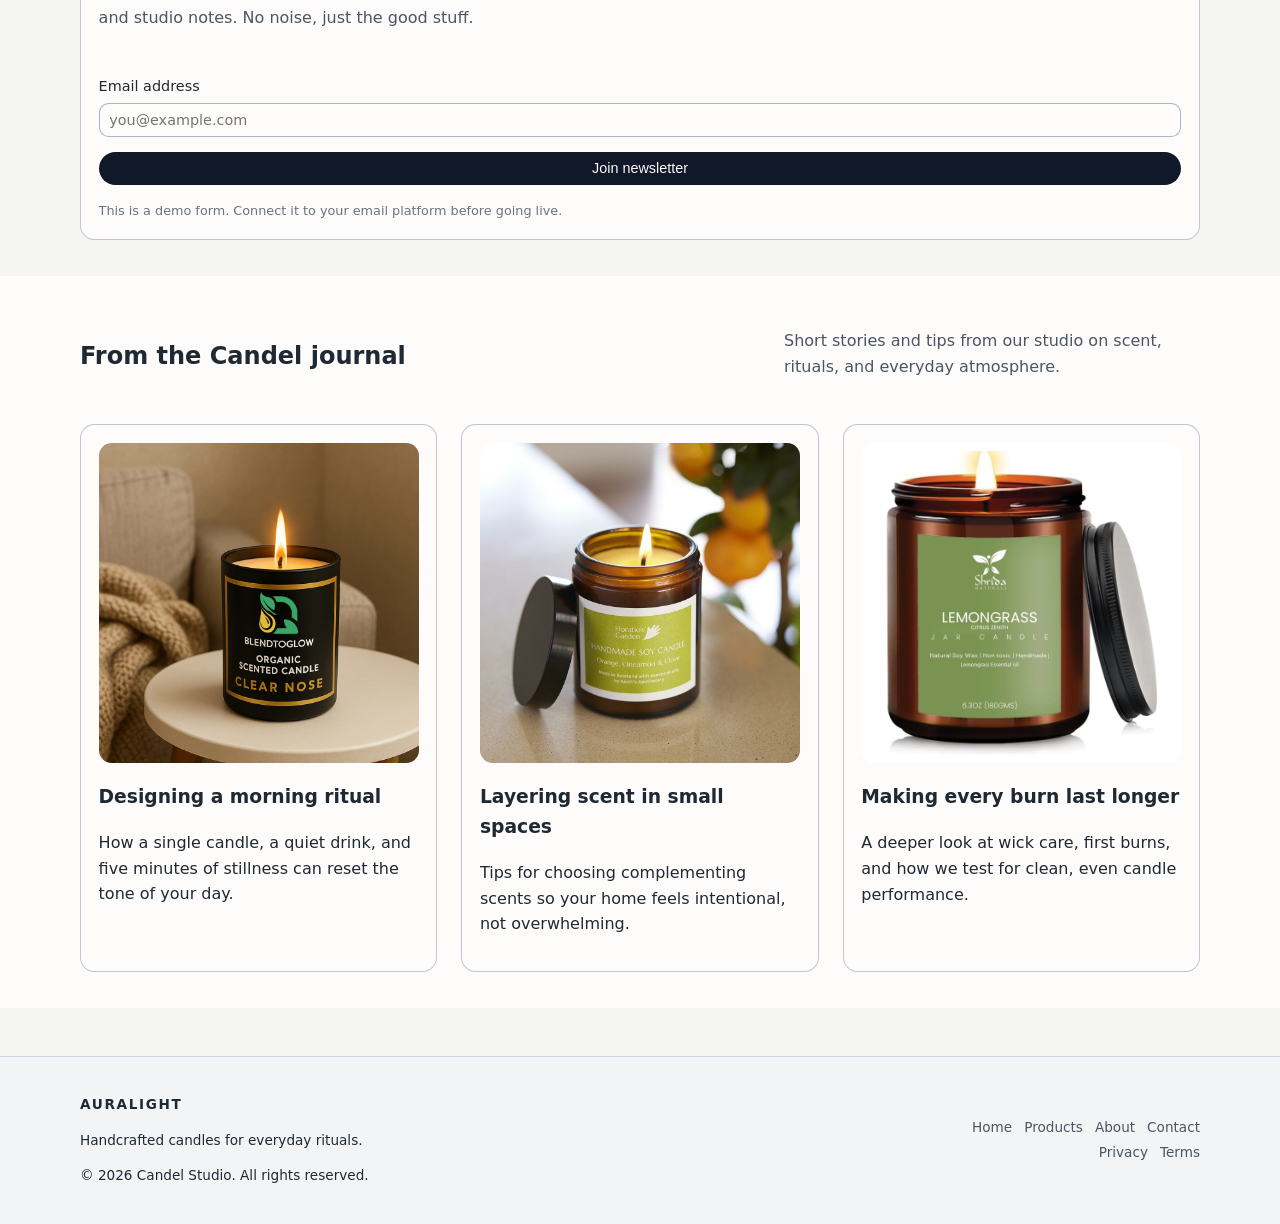
==== commit aba88bc6: "Update index.html" ====
--- a/index.html
+++ b/index.html
@@ -1,479 +1,409 @@
 <!doctype html>
 <html lang="en">
-  <head>
-    <meta charset="utf-8" />
-    <title>Candel – Handcrafted Scented Candles</title>
-    <link rel="icon" type="image/png" href="assets/img/nav.png">
-    <meta name="viewport" content="width=device-width, initial-scale=1" />
-    <meta
-      name="description"
-      content="Candel – handcrafted scented candles for a cozy, elegant home."
-    />
-    <link rel="stylesheet" href="assets/css/style.css" />
-  </head>
-  <body>
-    <header class="site-header">
-      <div class="container header-inner">
-        <a href="index.html" class="logo">Auralight </a>
-        <nav class="main-nav" aria-label="Primary navigation">
-          <a href="index.html" class="nav-link nav-link-active">Home</a>
-          <a href="products.html" class="nav-link">Products</a>
-          <a href="about.html" class="nav-link">About</a>
-          <a href="contact.html" class="nav-link">Contact</a>
-          <button class="cart-button" type="button" data-cart-toggle>
-            <span class="cart-icon">🕯</span>
-            <span class="cart-label">Cart</span>
-            <span class="cart-count" data-cart-count>0</span>
-          </button>
-        </nav>
-      </div>
-    </header>
-
-    <main>
-      <section class="hero">
-        <div class="container hero-inner">
-          <div class="hero-text">
-            <p class="eyebrow">Hand‑poured with care</p>
-            <h1>Bring warmth & calm to every room.</h1>
-            <p class="hero-subtitle">
-              Discover our collection of soy wax candles, crafted in small
-              batches with clean ingredients and timeless scents.
-            </p>
-            <div class="hero-actions">
-              <a href="products.html" class="btn btn-primary">Shop candles</a>
-              <a href="about.html" class="btn btn-ghost">Our story</a>
-            </div>
-          </div>
-          <div class="hero-visual">
-            <div class="hero-visual-stack">
-              <img
-                src="assets/img/hero.png"
-                alt="Assorted Candel glass jars styled on a wooden table"
-                class="hero-photo"
-                loading="lazy"
-              />
-            </div>
-          </div>
-        </div>
-      </section>
-
-      <section class="section section-light">
-        <div class="container">
-          <header class="section-header">
-            <h2>Best‑selling candles</h2>
-            <p>Customer favorites you’ll want in every corner of your home.</p>
-          </header>
-          <div class="grid grid-3" data-product-grid>
-            <article class="product-card" data-product-id="1">
-              <img
-                src="assets/img/Morning-Linen.png"
-                alt="A soft white candle labeled Morning Linen next to folded linen"
-                class="product-image"
-                loading="lazy"
-              />
-              <h3>Morning Linen</h3>
-              <p class="product-note">Cotton • White musk • Pear</p>
-              <p class="product-price">$24</p>
-              <button class="btn btn-secondary" type="button" data-add-to-cart>
-                Add to cart
-              </button>
-            </article>
-            <article class="product-card" data-product-id="2">
-              <img
-                src="assets/img/Forest_Ember.png"
-                alt="A candle surrounded by pine branches and glowing embers"
-                class="product-image"
-                loading="lazy"
-              />
-              <h3>Enchanted Woods</h3>
-              <p class="product-note">Pine • Smoke • Patchouli</p>
-              <p class="product-price">$26</p>
-              <button class="btn btn-secondary" type="button" data-add-to-cart>
-                Add to cart
-              </button>
-            </article>
-            <article class="product-card" data-product-id="3">
-              <img
-                src="assets/img/Citrus Atelier.png"
-                alt="A bright citrus candle with sliced grapefruit and bergamot"
-                class="product-image"
-                loading="lazy"
-              />
-              <h3>Citrus Atelier</h3>
-              <p class="product-note">Grapefruit • Bergamot • Neroli</p>
-              <p class="product-price">$22</p>
-              <button class="btn btn-secondary" type="button" data-add-to-cart>
-                Add to cart
-              </button>
-            </article>
-          </div>
-          <div class="section-cta">
-            <a href="products.html" class="link-arrow">View full collection</a>
-          </div>
-        </div>
-      </section>
-
-      <section class="section">
-        <div class="container">
-          <header class="section-header">
-            <h2>Find your scent family</h2>
-            <p>
-              Whether you lean bright and citrusy, soft and floral, or deep and
-              resinous, there’s a Candel candle for every mood.
-            </p>
-          </header>
-          <div class="grid grid-3">
-            <article class="card">
-              <img
-                src="assets/img/Citrus_fresh.png"
-                alt="Citrus fruits with a candle in the center"
-                class="product-image"
-                loading="lazy"
-              />
-              <h3>Citrus & fresh</h3>
-              <p>
-                Grapefruit, bergamot, and airy herbs that feel like opening a
-                window on a clear morning.
-              </p>
-            </article>
-            <article class="card">
-              <img
-                src="assets/img/Floral_soft.png"
-                alt="Soft florals arranged around a candle"
-                class="product-image"
-                loading="lazy"
-              />
-              <h3>Floral & soft</h3>
-              <p>
-                Petals, powder, and a hint of suede for a gentle, everyday
-                fragrance that never overwhelms.
-              </p>
-            </article>
-            <article class="card">
-              <img
-                src="assets/img/Wood_amber.png"
-                alt="Amber glass and wood blocks styled with a candle"
-                class="product-image"
-                loading="lazy"
-              />
-              <h3>Wood & amber</h3>
-              <p>
-                Resin, smoke, and polished woods that make evenings feel warm,
-                grounded, and luxurious.
-              </p>
-            </article>
-          </div>
-        </div>
-      </section>
-
-      <section class="section section-dark">
-        <div class="container benefits">
-          <div>
-            <h2>Thoughtful details in every candle.</h2>
-            <p>
-              From clean‑burning soy wax to cotton wicks, Candel is designed to
-              elevate your rituals without overwhelming your space.
-            </p>
-          </div>
-          <div class="">
-            <img src="assets/img/Thoughtful.png">
-          </div>
-          <div class="grid grid-3 benefits-grid">
-            <div class="benefit">
-              <h3>Clean ingredients</h3>
-              <p>Phthalate‑free fragrances and lead‑free wicks only.</p>
-            </div>
-            <div class="benefit">
-              <h3>Small batch</h3>
-              <p>Hand‑poured to ensure consistent quality from first light.</p>
-            </div>
-            <div class="benefit">
-              <h3>Eco‑conscious</h3>
-              <p>Reusable glass vessels and plastic‑free shipping.</p>
-            </div>
-          </div>
-        </div>
-      </section>
-
-      <section class="section section-light">
-        <div class="container">
-          <header class="section-header">
-            <h2>See Candel in your space</h2>
-            <p>
-              Style our candles on nightstands, coffee tables, and shelves to
-              create pockets of calm throughout your home.
-            </p>
-          </header>
-          <div class="grid grid-3 gallery-grid">
-            <figure class="gallery-card">
-              <img
-                src="assets/img/spae1.png"
-                alt="Candle glowing softly on a bedside table next to a book"
-                loading="lazy"
-              />
-              <figcaption>Leave a gentle glow by your bedside for slow evenings.</figcaption>
-            </figure>
-            <figure class="gallery-card">
-              <img
-                src="assets/img/spae2.png"
-                alt="Trio of candles styled on a living room coffee table"
-                loading="lazy"
-              />
-              <figcaption>Layer different scents to define corners of your living room.</figcaption>
-            </figure>
-            <figure class="gallery-card">
-              <img
-                src="assets/img/spae3.png"
-                alt="Candle near a bathtub with bubbles and eucalyptus"
-                loading="lazy"
-              />
-              <figcaption>Turn a quick bath into a full ritual with warm candlelight.</figcaption>
-            </figure>
-          </div>
-        </div>
-      </section>
-
-      <section class="section">
-        <div class="container">
-          <header class="section-header">
-            <h2>What customers are saying</h2>
-            <p>
-              A few notes from people who have made Candel part of their daily
-              rituals.
-            </p>
-          </header>
-          <div class="grid grid-3">
-            <article class="testimonial-card">
-              <div class="testimonial-header">
-                <img
-                  src="https://picsum.photos/seed/candel-avatar-a/128/128"
-                  alt="Customer avatar"
-                  class="testimonial-avatar"
-                  loading="lazy"
-                />
-                <div>
-                  <p class="testimonial-name">Amira</p>
-                  <p class="testimonial-tagline">Morning Linen, daily</p>
-                </div>
-              </div>
-              <p class="testimonial-quote">
-                “I light Morning Linen every morning while I make coffee. It’s
-                subtle, comforting, and makes my tiny kitchen feel like a hotel.”
-              </p>
-            </article>
-            <article class="testimonial-card">
-              <div class="testimonial-header">
-                <img
-                  src="https://picsum.photos/seed/candel-avatar-j/128/128"
-                  alt="Customer avatar"
-                  class="testimonial-avatar"
-                  loading="lazy"
-                />
-                <div>
-                  <p class="testimonial-name">Jonas</p>
-                  <p class="testimonial-tagline">Forest Ember at night</p>
-                </div>
-              </div>
-              <p class="testimonial-quote">
-                “Forest Ember is my go‑to for slow evenings on the couch. It’s
-                cozy without smelling like a campfire.”
-              </p>
-            </article>
-            <article class="testimonial-card">
-              <div class="testimonial-header">
-                <img
-                  src="https://picsum.photos/seed/candel-avatar-l/128/128"
-                  alt="Customer avatar"
-                  class="testimonial-avatar"
-                  loading="lazy"
-                />
-                <div>
-                  <p class="testimonial-name">Lena</p>
-                  <p class="testimonial-tagline">Gifting with Candel</p>
-                </div>
-              </div>
-              <p class="testimonial-quote">
-                “I keep a few Citrus Atelier jars on hand as last‑minute gifts.
-                The packaging and scents always feel special.”
-              </p>
-            </article>
-          </div>
-        </div>
-      </section>
-
-      <section class="section section-light">
-        <div class="container">
-          <header class="section-header">
-            <h2>Care for your candles</h2>
-            <p>
-              A few simple habits will help every Candel candle burn cleaner,
-              safer, and longer.
-            </p>
-          </header>
-          <div class="card">
-            <img
-              src="assets/img/candle-care_new.jpg"
-              alt="Close‑up of a candle wick being trimmed before lighting"
-              class="hero-photo"
-              loading="lazy"
-            />
-            <ol class="steps">
-              <li>
-                <h3>Trim before every burn</h3>
-                <p>
-                  Keep your wick around 5mm to reduce soot and help the flame
-                  stay steady.
-                </p>
-              </li>
-              <li>
-                <h3>Let the wax reach the edges</h3>
-                <p>
-                  On the first few burns, let the melt pool reach the sides of
-                  the glass to prevent tunneling.
-                </p>
-              </li>
-              <li>
-                <h3>Stop with 1cm of wax left</h3>
-                <p>
-                  For safety, extinguish your candle when there is about 1cm of
-                  wax remaining in the jar.
-                </p>
-              </li>
-            </ol>
-          </div>
-        </div>
-      </section>
-
-      <section class="section">
-        <div class="container">
-          <div class="card">
-            <div class="section-header">
+
+<head>
+  <meta charset="utf-8" />
+  <title>Candel – Handcrafted Scented Candles</title>
+  <link rel="icon" type="image/png" href="assets/img/nav.png">
+  <meta name="viewport" content="width=device-width, initial-scale=1" />
+  <meta name="description" content="Candel – handcrafted scented candles for a cozy, elegant home." />
+  <link rel="stylesheet" href="assets/css/style.css" />
+</head>
+
+<body>
+  <header class="site-header">
+    <div class="container header-inner">
+      <a href="index.html" class="logo">Auralight</a>
+
+      <!-- Mobile Menu Button -->
+      <button class="menu-toggle" id="menuToggle">☰</button>
+
+      <nav class="main-nav" id="mainNav">
+        <a href="index.html" class="nav-link nav-link-active">Home</a>
+        <a href="products.html" class="nav-link">Products</a>
+        <a href="about.html" class="nav-link">About</a>
+        <a href="contact.html" class="nav-link">Contact</a>
+
+        <button class="cart-button" type="button">
+          <span class="cart-icon">🕯</span>
+          <span class="cart-label">Cart</span>
+          <span class="cart-count">0</span>
+        </button>
+      </nav>
+    </div>
+  </header>
+
+  <main>
+    <section class="hero">
+      <div class="container hero-inner">
+        <div class="hero-text">
+          <p class="eyebrow">Hand‑poured with care</p>
+          <h1>Bring warmth & calm to every room.</h1>
+          <p class="hero-subtitle">
+            Discover our collection of soy wax candles, crafted in small
+            batches with clean ingredients and timeless scents.
+          </p>
+          <div class="hero-actions">
+            <a href="products.html" class="btn btn-primary">Shop candles</a>
+            <a href="about.html" class="btn btn-ghost">Our story</a>
+          </div>
+        </div>
+        <div class="hero-visual">
+          <div class="hero-visual-stack">
+            <img src="assets/img/hero.png" alt="Assorted Candel glass jars styled on a wooden table" class="hero-photo"
+              loading="lazy" />
+          </div>
+        </div>
+      </div>
+    </section>
+
+    <section class="section section-light">
+      <div class="container">
+        <header class="section-header">
+          <h2>Best‑selling candles</h2>
+          <p>Customer favorites you’ll want in every corner of your home.</p>
+        </header>
+        <div class="grid grid-3" data-product-grid>
+          <article class="product-card" data-product-id="1">
+            <img src="assets/img/Morning-Linen.png" alt="A soft white candle labeled Morning Linen next to folded linen"
+              class="product-image" loading="lazy" />
+            <h3>Morning Linen</h3>
+            <p class="product-note">Cotton • White musk • Pear</p>
+            <p class="product-price">$24</p>
+            <button class="btn btn-secondary" type="button" data-add-to-cart>
+              Add to cart
+            </button>
+          </article>
+          <article class="product-card" data-product-id="2">
+            <img src="assets/img/Forest_Ember.png" alt="A candle surrounded by pine branches and glowing embers"
+              class="product-image" loading="lazy" />
+            <h3>Enchanted Woods</h3>
+            <p class="product-note">Pine • Smoke • Patchouli</p>
+            <p class="product-price">$26</p>
+            <button class="btn btn-secondary" type="button" data-add-to-cart>
+              Add to cart
+            </button>
+          </article>
+          <article class="product-card" data-product-id="3">
+            <img src="assets/img/Citrus Atelier.png" alt="A bright citrus candle with sliced grapefruit and bergamot"
+              class="product-image" loading="lazy" />
+            <h3>Citrus Atelier</h3>
+            <p class="product-note">Grapefruit • Bergamot • Neroli</p>
+            <p class="product-price">$22</p>
+            <button class="btn btn-secondary" type="button" data-add-to-cart>
+              Add to cart
+            </button>
+          </article>
+        </div>
+        <div class="section-cta">
+          <a href="products.html" class="link-arrow">View full collection</a>
+        </div>
+      </div>
+    </section>
+
+    <section class="section">
+      <div class="container">
+        <header class="section-header">
+          <h2>Find your scent family</h2>
+          <p>
+            Whether you lean bright and citrusy, soft and floral, or deep and
+            resinous, there’s a Candel candle for every mood.
+          </p>
+        </header>
+        <div class="grid grid-3">
+          <article class="card">
+            <img src="assets/img/Citrus_fresh.png" alt="Citrus fruits with a candle in the center" class="product-image"
+              loading="lazy" />
+            <h3>Citrus & fresh</h3>
+            <p>
+              Grapefruit, bergamot, and airy herbs that feel like opening a
+              window on a clear morning.
+            </p>
+          </article>
+          <article class="card">
+            <img src="assets/img/Floral_soft.png" alt="Soft florals arranged around a candle" class="product-image"
+              loading="lazy" />
+            <h3>Floral & soft</h3>
+            <p>
+              Petals, powder, and a hint of suede for a gentle, everyday
+              fragrance that never overwhelms.
+            </p>
+          </article>
+          <article class="card">
+            <img src="assets/img/Wood_amber.png" alt="Amber glass and wood blocks styled with a candle"
+              class="product-image" loading="lazy" />
+            <h3>Wood & amber</h3>
+            <p>
+              Resin, smoke, and polished woods that make evenings feel warm,
+              grounded, and luxurious.
+            </p>
+          </article>
+        </div>
+      </div>
+    </section>
+
+    <section class="section section-dark">
+      <div class="container benefits">
+        <div>
+          <h2>Thoughtful details in every candle.</h2>
+          <p>
+            From clean‑burning soy wax to cotton wicks, Candel is designed to
+            elevate your rituals without overwhelming your space.
+          </p>
+        </div>
+        <div class="">
+          <img src="assets/img/Thoughtful.png">
+        </div>
+        <div class="grid grid-3 benefits-grid">
+          <div class="benefit">
+            <h3>Clean ingredients</h3>
+            <p>Phthalate‑free fragrances and lead‑free wicks only.</p>
+          </div>
+          <div class="benefit">
+            <h3>Small batch</h3>
+            <p>Hand‑poured to ensure consistent quality from first light.</p>
+          </div>
+          <div class="benefit">
+            <h3>Eco‑conscious</h3>
+            <p>Reusable glass vessels and plastic‑free shipping.</p>
+          </div>
+        </div>
+      </div>
+    </section>
+
+    <section class="section section-light">
+      <div class="container">
+        <header class="section-header">
+          <h2>See Candel in your space</h2>
+          <p>
+            Style our candles on nightstands, coffee tables, and shelves to
+            create pockets of calm throughout your home.
+          </p>
+        </header>
+        <div class="grid grid-3 gallery-grid">
+          <figure class="gallery-card">
+            <img src="assets/img/spae1.png" alt="Candle glowing softly on a bedside table next to a book"
+              loading="lazy" />
+            <figcaption>Leave a gentle glow by your bedside for slow evenings.</figcaption>
+          </figure>
+          <figure class="gallery-card">
+            <img src="assets/img/spae2.png" alt="Trio of candles styled on a living room coffee table" loading="lazy" />
+            <figcaption>Layer different scents to define corners of your living room.</figcaption>
+          </figure>
+          <figure class="gallery-card">
+            <img src="assets/img/spae3.png" alt="Candle near a bathtub with bubbles and eucalyptus" loading="lazy" />
+            <figcaption>Turn a quick bath into a full ritual with warm candlelight.</figcaption>
+          </figure>
+        </div>
+      </div>
+    </section>
+
+    <section class="section">
+      <div class="container">
+        <header class="section-header">
+          <h2>What customers are saying</h2>
+          <p>
+            A few notes from people who have made Candel part of their daily
+            rituals.
+          </p>
+        </header>
+        <div class="grid grid-3">
+          <article class="testimonial-card">
+            <div class="testimonial-header">
+              <img src="https://picsum.photos/seed/candel-avatar-a/128/128" alt="Customer avatar"
+                class="testimonial-avatar" loading="lazy" />
               <div>
-                <h2>Stay in the Candel loop</h2>
-                <p>
-                  Be the first to hear about new scents, limited runs, and
-                  studio notes. No noise, just the good stuff.
-                </p>
+                <p class="testimonial-name">Amira</p>
+                <p class="testimonial-tagline">Morning Linen, daily</p>
               </div>
             </div>
-            <form class="contact-form" data-newsletter-form>
-              <div class="field">
-                <label for="newsletter-email">Email address</label>
-                <input
-                  id="newsletter-email"
-                  name="email"
-                  type="email"
-                  placeholder="you@example.com"
-                  required
-                />
+            <p class="testimonial-quote">
+              “I light Morning Linen every morning while I make coffee. It’s
+              subtle, comforting, and makes my tiny kitchen feel like a hotel.”
+            </p>
+          </article>
+          <article class="testimonial-card">
+            <div class="testimonial-header">
+              <img src="https://picsum.photos/seed/candel-avatar-j/128/128" alt="Customer avatar"
+                class="testimonial-avatar" loading="lazy" />
+              <div>
+                <p class="testimonial-name">Jonas</p>
+                <p class="testimonial-tagline">Forest Ember at night</p>
               </div>
-              <button class="btn btn-primary" type="submit">Join newsletter</button>
-              <p class="form-note">
-                This is a demo form. Connect it to your email platform before
-                going live.
+            </div>
+            <p class="testimonial-quote">
+              “Forest Ember is my go‑to for slow evenings on the couch. It’s
+              cozy without smelling like a campfire.”
+            </p>
+          </article>
+          <article class="testimonial-card">
+            <div class="testimonial-header">
+              <img src="https://picsum.photos/seed/candel-avatar-l/128/128" alt="Customer avatar"
+                class="testimonial-avatar" loading="lazy" />
+              <div>
+                <p class="testimonial-name">Lena</p>
+                <p class="testimonial-tagline">Gifting with Candel</p>
+              </div>
+            </div>
+            <p class="testimonial-quote">
+              “I keep a few Citrus Atelier jars on hand as last‑minute gifts.
+              The packaging and scents always feel special.”
+            </p>
+          </article>
+        </div>
+      </div>
+    </section>
+
+    <section class="section section-light">
+      <div class="container">
+        <header class="section-header">
+          <h2>Care for your candles</h2>
+          <p>
+            A few simple habits will help every Candel candle burn cleaner,
+            safer, and longer.
+          </p>
+        </header>
+        <div class="card">
+          <img src="assets/img/candle-care_new.jpg" alt="Close‑up of a candle wick being trimmed before lighting"
+            class="hero-photo" loading="lazy" />
+          <ol class="steps">
+            <li>
+              <h3>Trim before every burn</h3>
+              <p>
+                Keep your wick around 5mm to reduce soot and help the flame
+                stay steady.
               </p>
-            </form>
-          </div>
-        </div>
-      </section>
-
-      <section class="section section-light">
-        <div class="container">
-          <header class="section-header">
-            <h2>From the Candel journal</h2>
-            <p>
-              Short stories and tips from our studio on scent, rituals, and
-              everyday atmosphere.
-            </p>
-          </header>
-          <div class="grid grid-3">
-            <article class="card">
-              <img
-                src="assets/img/Designing.png"
-                alt="Sunlight pouring through a window onto a candle and notebook"
-                class="product-image"
-                loading="lazy"
-              />
-              <h3>Designing a morning ritual</h3>
+            </li>
+            <li>
+              <h3>Let the wax reach the edges</h3>
               <p>
-                How a single candle, a quiet drink, and five minutes of stillness
-                can reset the tone of your day.
+                On the first few burns, let the melt pool reach the sides of
+                the glass to prevent tunneling.
               </p>
-            </article>
-            <article class="card">
-              <img
-                src="assets/img/Designing1.png"
-                alt="Multiple candles styled on shelves with books and ceramics"
-                class="product-image"
-                loading="lazy"
-              />
-              <h3>Layering scent in small spaces</h3>
+            </li>
+            <li>
+              <h3>Stop with 1cm of wax left</h3>
               <p>
-                Tips for choosing complementing scents so your home feels
-                intentional, not overwhelming.
+                For safety, extinguish your candle when there is about 1cm of
+                wax remaining in the jar.
               </p>
-            </article>
-            <article class="card">
-              <img
-                src="assets/img/Designing2.png"
-                alt="Close up of someone trimming a candle wick"
-                class="product-image"
-                loading="lazy"
-              />
-              <h3>Making every burn last longer</h3>
+            </li>
+          </ol>
+        </div>
+      </div>
+    </section>
+
+    <section class="section">
+      <div class="container">
+        <div class="card">
+          <div class="section-header">
+            <div>
+              <h2>Stay in the Candel loop</h2>
               <p>
-                A deeper look at wick care, first burns, and how we test for
-                clean, even candle performance.
+                Be the first to hear about new scents, limited runs, and
+                studio notes. No noise, just the good stuff.
               </p>
-            </article>
-          </div>
-        </div>
-      </section>
-    </main>
-
-    <aside class="cart-drawer" aria-label="Shopping cart" data-cart-drawer>
-      <div class="cart-inner">
-        <header class="cart-header">
-          <h2>Your cart</h2>
-          <button class="icon-button" type="button" data-cart-toggle>&times;</button>
-        </header>
-        <div class="cart-body" data-cart-body>
-          <p class="cart-empty">Your cart is empty. Add a candle to begin.</p>
-        </div>
-        <footer class="cart-footer">
-          <div class="cart-summary">
-            <span>Total</span>
-            <span class="cart-total" data-cart-total>$0</span>
-          </div>
-          <a href="cart.html" class="btn btn-primary btn-full">Review cart</a>
-        </footer>
-      </div>
-    </aside>
-
-    <footer class="site-footer">
-      <div class="container footer-inner">
-        <div>
-          <p class="footer-logo">Auralight</p>
-          <p class="footer-copy">Handcrafted candles for everyday rituals.</p>
-          <p class="footer-copy">© 2026 Candel Studio. All rights reserved.</p>
-        </div>
-        <div class="footer-right">
-          <div class="footer-links">
-            <a href="index.html" class="footer-link">Home</a>
-            <a href="products.html" class="footer-link">Products</a>
-            <a href="about.html" class="footer-link">About</a>
-            <a href="contact.html" class="footer-link">Contact</a>
-          </div>
-          <div class="footer-links">
-            <a href="privacy.html" class="footer-link">Privacy</a>
-            <a href="terms.html" class="footer-link">Terms</a>
-          </div>
-        </div>
-      </div>
-    </footer>
-
-    <script src="assets/js/main.js"></script>
-  </body>
+            </div>
+          </div>
+          <form class="contact-form" data-newsletter-form>
+            <div class="field">
+              <label for="newsletter-email">Email address</label>
+              <input id="newsletter-email" name="email" type="email" placeholder="you@example.com" required />
+            </div>
+            <button class="btn btn-primary" type="submit">Join newsletter</button>
+            <p class="form-note">
+              This is a demo form. Connect it to your email platform before
+              going live.
+            </p>
+          </form>
+        </div>
+      </div>
+    </section>
+
+    <section class="section section-light">
+      <div class="container">
+        <header class="section-header">
+          <h2>From the Candel journal</h2>
+          <p>
+            Short stories and tips from our studio on scent, rituals, and
+            everyday atmosphere.
+          </p>
+        </header>
+        <div class="grid grid-3">
+          <article class="card">
+            <img src="assets/img/Designing.png" alt="Sunlight pouring through a window onto a candle and notebook"
+              class="product-image" loading="lazy" />
+            <h3>Designing a morning ritual</h3>
+            <p>
+              How a single candle, a quiet drink, and five minutes of stillness
+              can reset the tone of your day.
+            </p>
+          </article>
+          <article class="card">
+            <img src="assets/img/Designing1.png" alt="Multiple candles styled on shelves with books and ceramics"
+              class="product-image" loading="lazy" />
+            <h3>Layering scent in small spaces</h3>
+            <p>
+              Tips for choosing complementing scents so your home feels
+              intentional, not overwhelming.
+            </p>
+          </article>
+          <article class="card">
+            <img src="assets/img/Designing2.png" alt="Close up of someone trimming a candle wick" class="product-image"
+              loading="lazy" />
+            <h3>Making every burn last longer</h3>
+            <p>
+              A deeper look at wick care, first burns, and how we test for
+              clean, even candle performance.
+            </p>
+          </article>
+        </div>
+      </div>
+    </section>
+  </main>
+
+  <aside class="cart-drawer" aria-label="Shopping cart" data-cart-drawer>
+    <div class="cart-inner">
+      <header class="cart-header">
+        <h2>Your cart</h2>
+        <button class="icon-button" type="button" data-cart-toggle>&times;</button>
+      </header>
+      <div class="cart-body" data-cart-body>
+        <p class="cart-empty">Your cart is empty. Add a candle to begin.</p>
+      </div>
+      <footer class="cart-footer">
+        <div class="cart-summary">
+          <span>Total</span>
+          <span class="cart-total" data-cart-total>$0</span>
+        </div>
+        <a href="cart.html" class="btn btn-primary btn-full">Review cart</a>
+      </footer>
+    </div>
+  </aside>
+
+  <footer class="site-footer">
+    <div class="container footer-inner">
+      <div>
+        <p class="footer-logo">Auralight</p>
+        <p class="footer-copy">Handcrafted candles for everyday rituals.</p>
+        <p class="footer-copy">© 2026 Candel Studio. All rights reserved.</p>
+      </div>
+      <div class="footer-right">
+        <div class="footer-links">
+          <a href="index.html" class="footer-link">Home</a>
+          <a href="products.html" class="footer-link">Products</a>
+          <a href="about.html" class="footer-link">About</a>
+          <a href="contact.html" class="footer-link">Contact</a>
+        </div>
+        <div class="footer-links">
+          <a href="privacy.html" class="footer-link">Privacy</a>
+          <a href="terms.html" class="footer-link">Terms</a>
+        </div>
+      </div>
+    </div>
+  </footer>
+
+  <script src="assets/js/main.js"></script>
+</body>
+
 </html>
-
-
